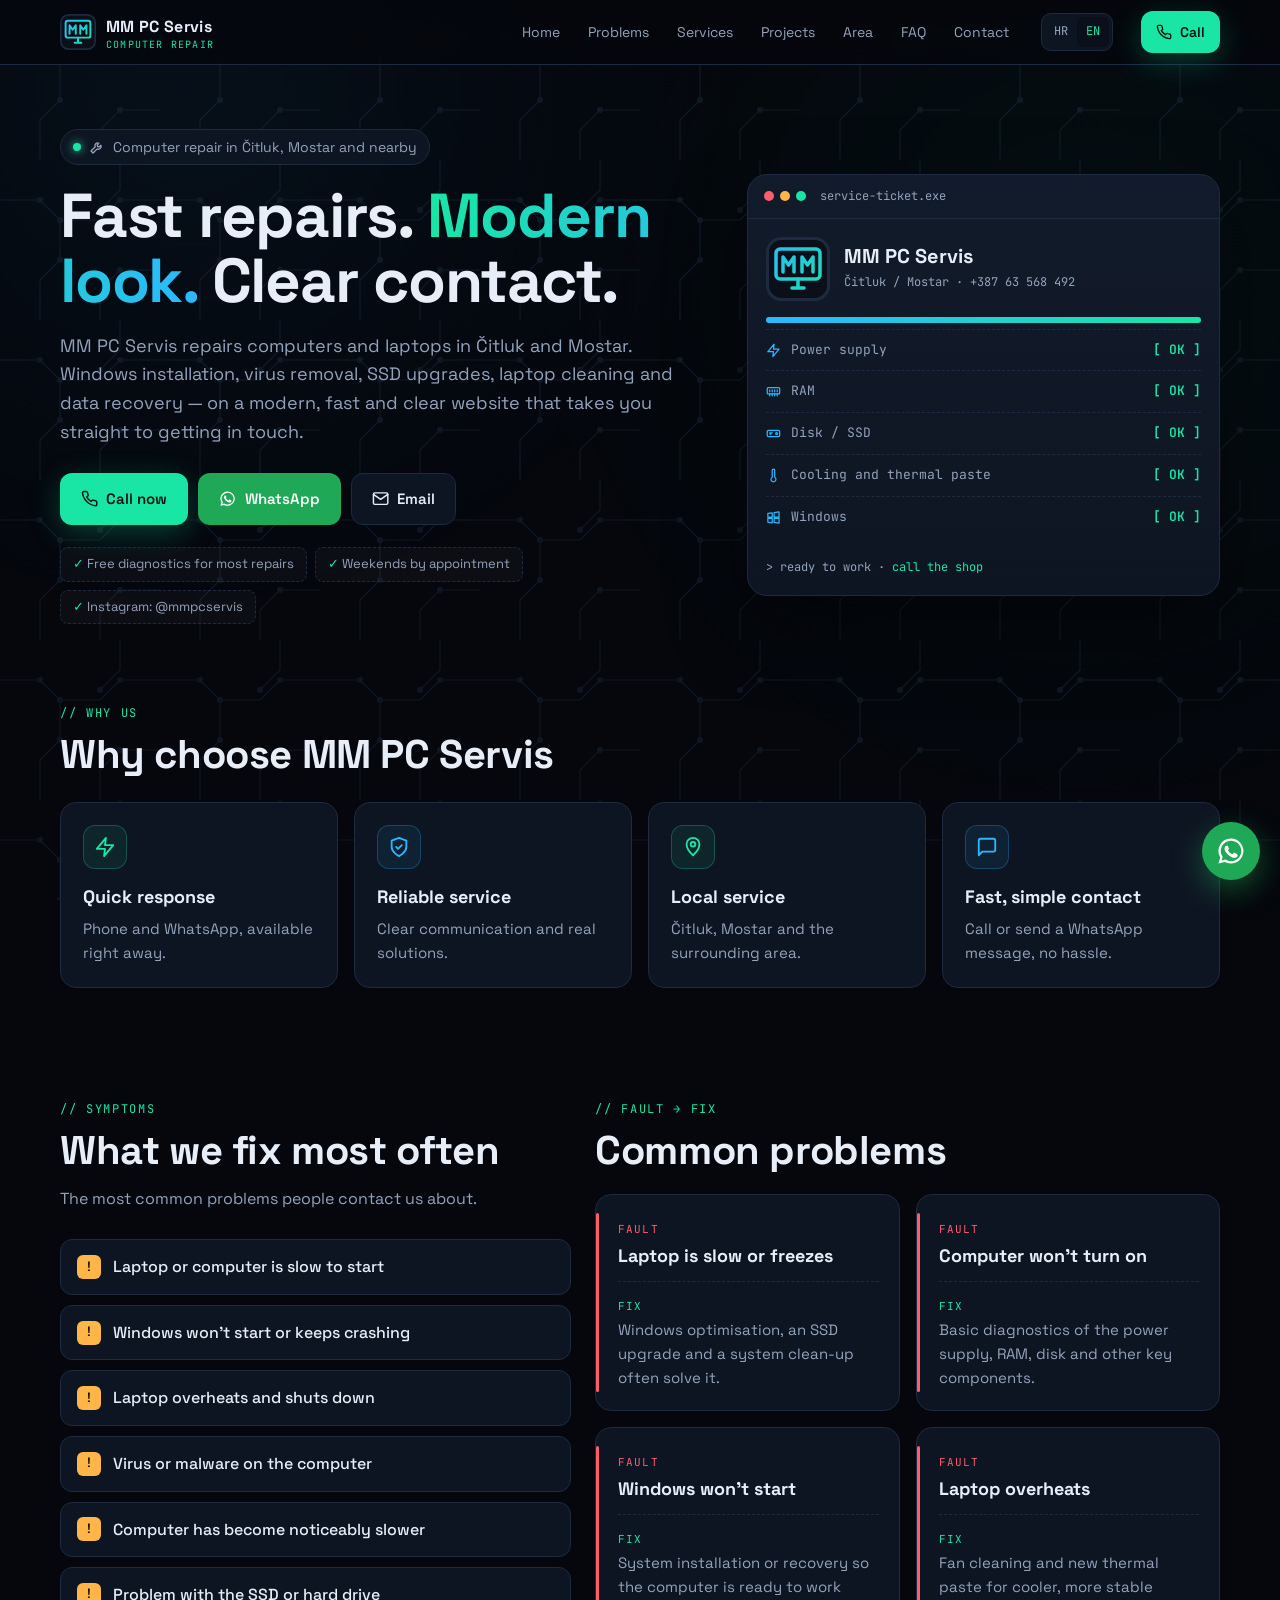
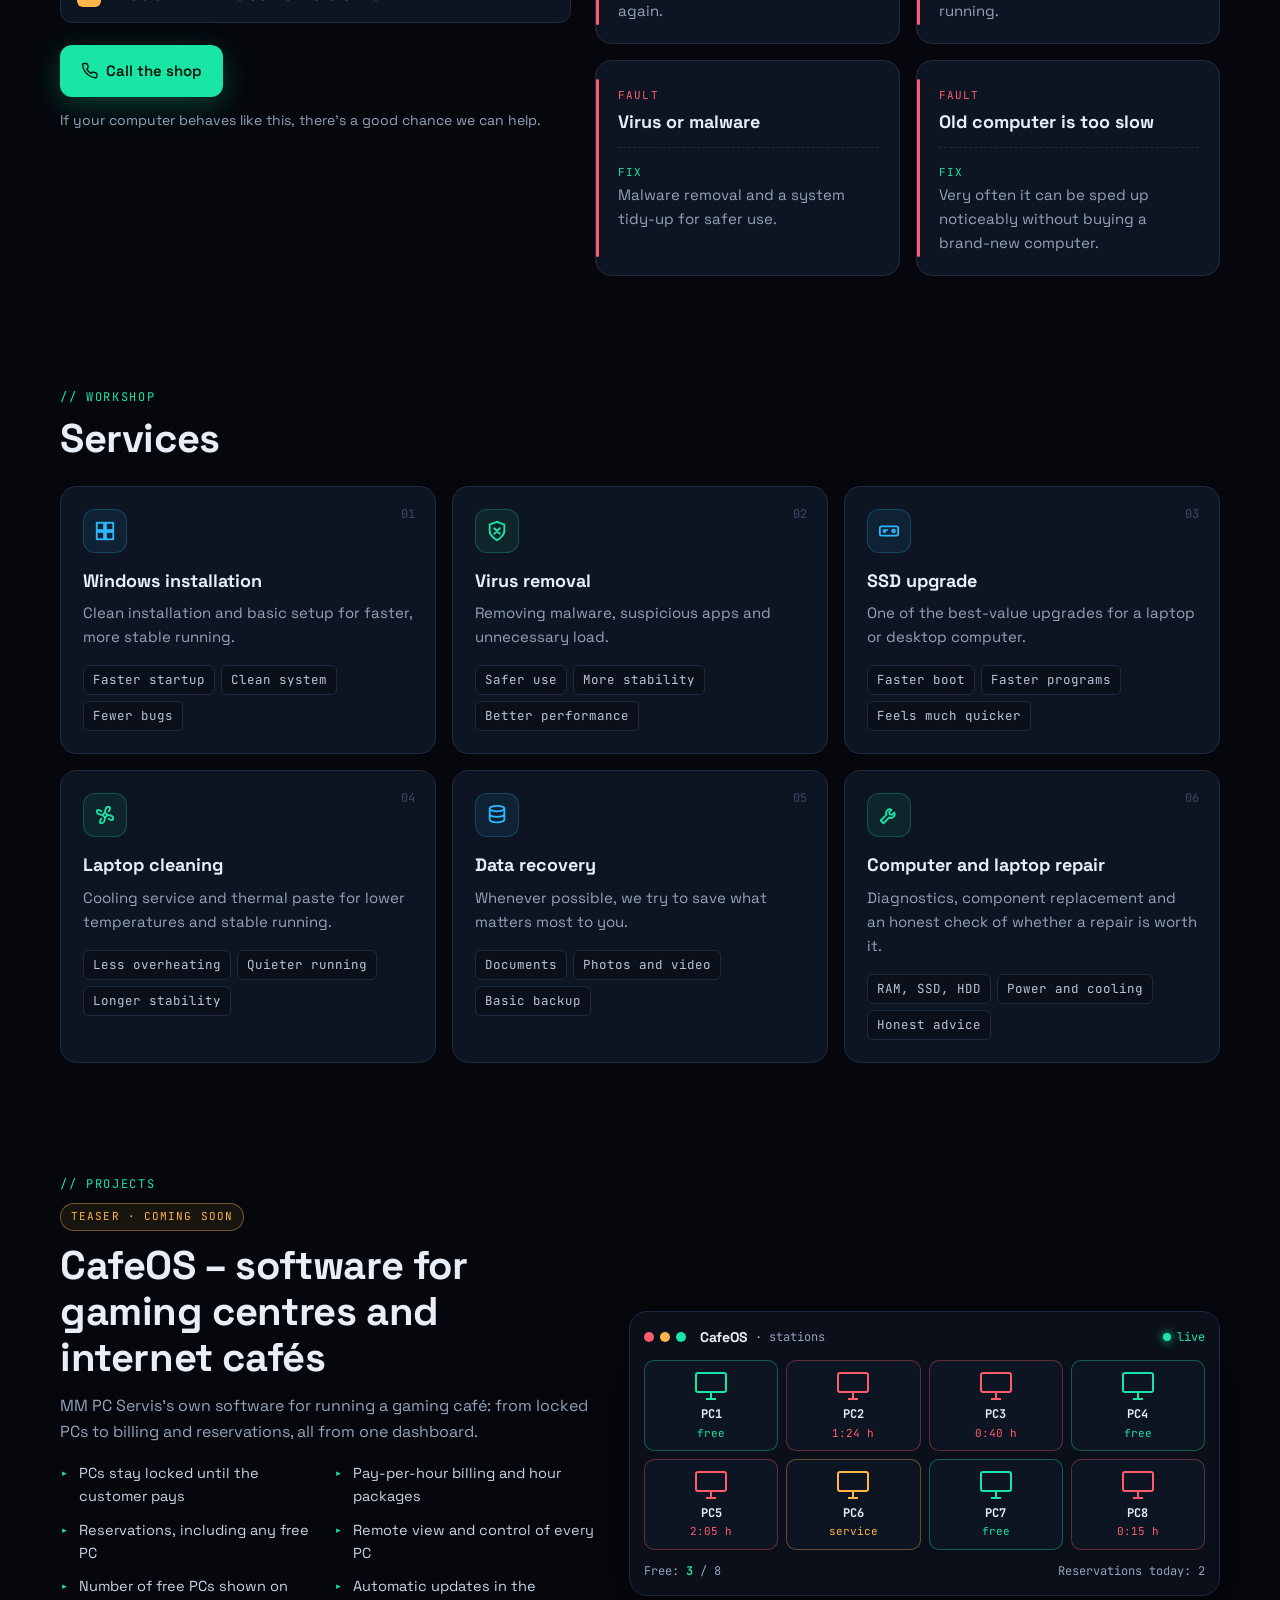
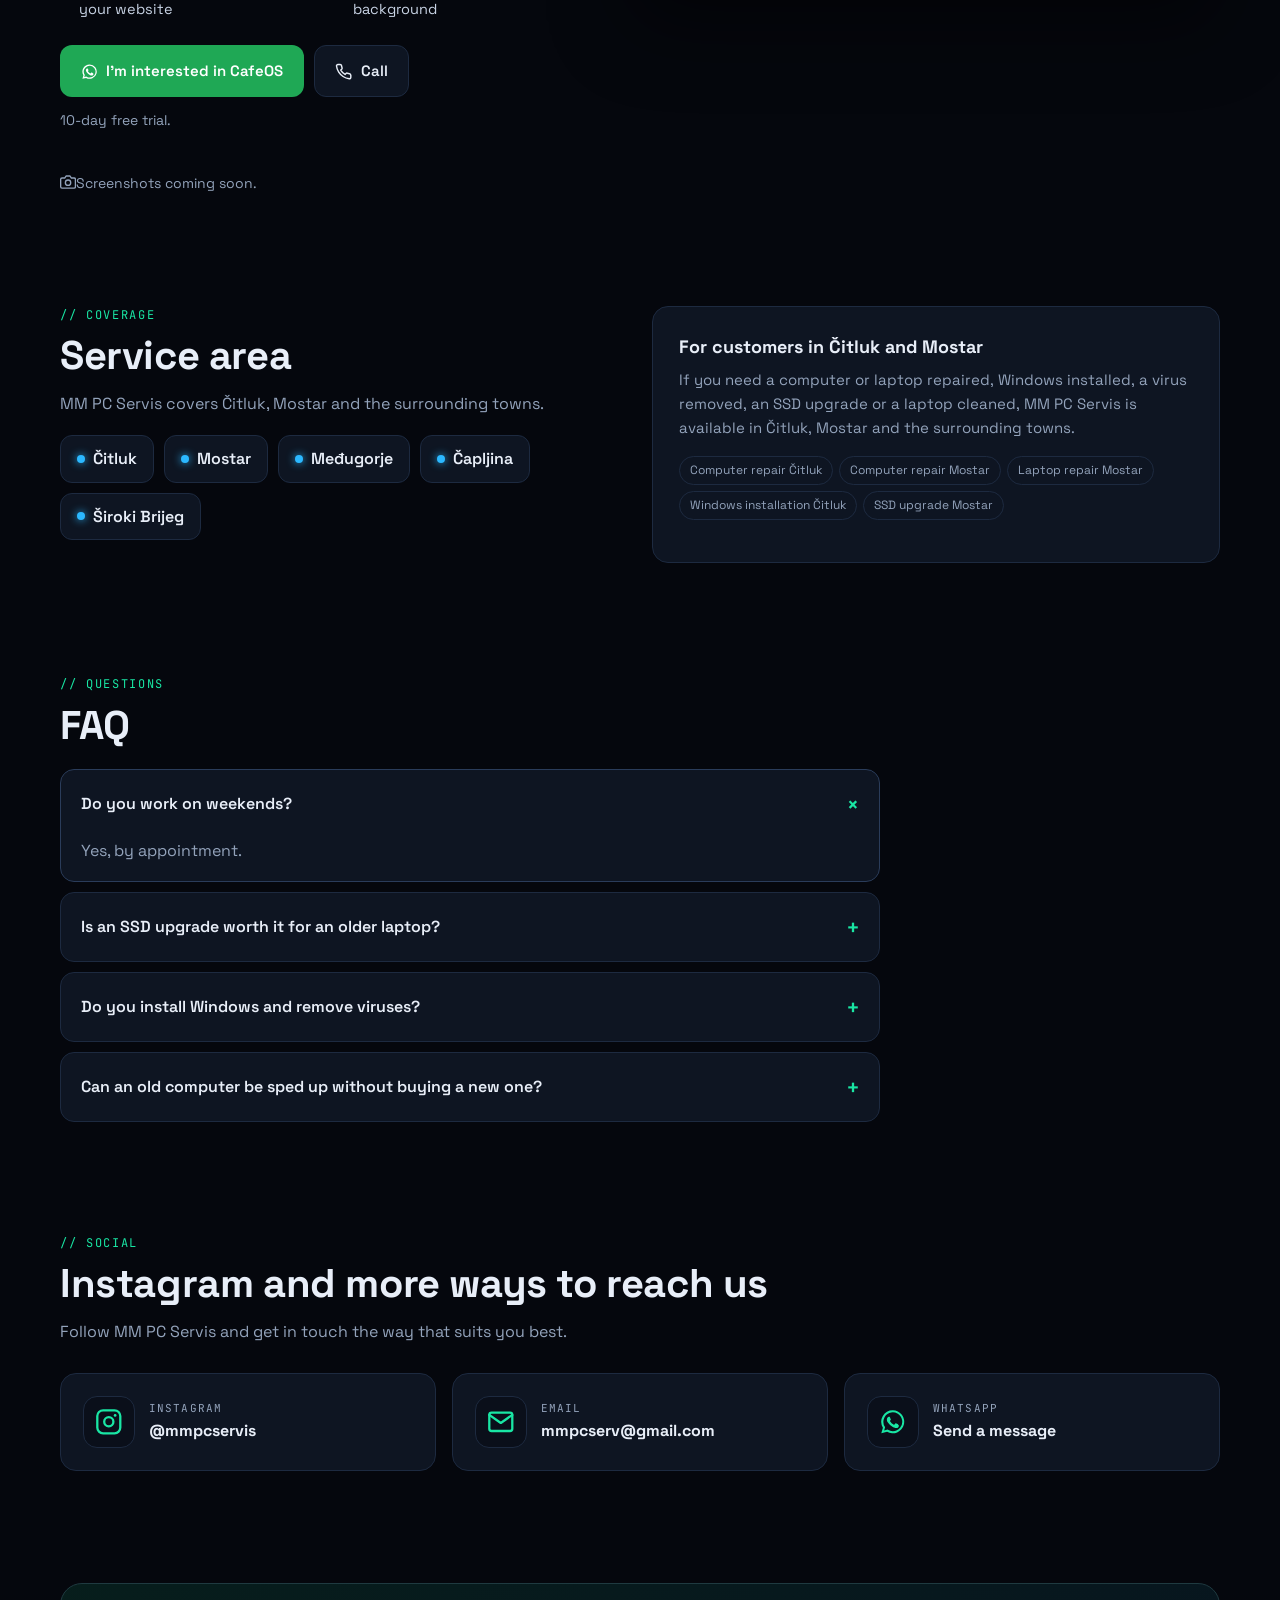
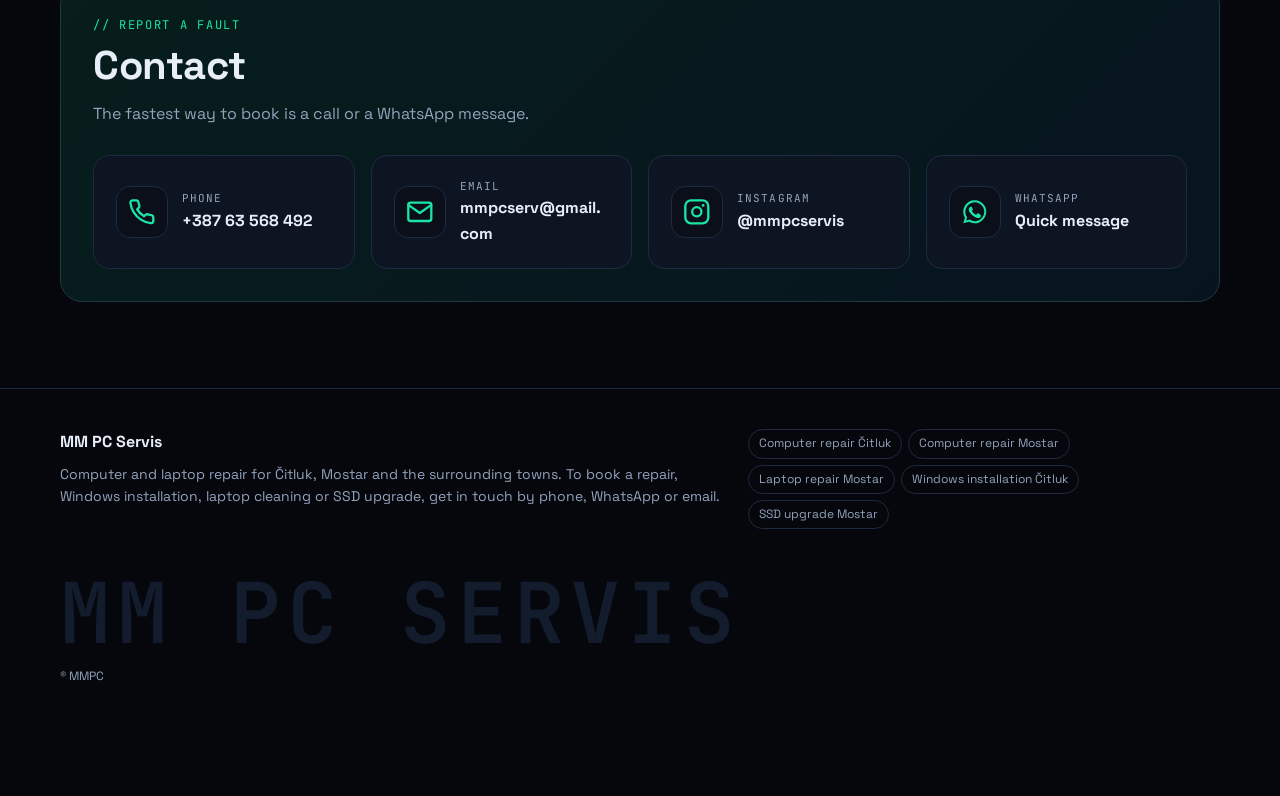
==== en.html @ d1e6b1d4 "Add files via upload" ====
<!DOCTYPE html>
<html lang="en">
<head>
<meta charset="UTF-8">
<meta name="viewport" content="width=device-width, initial-scale=1">
<title>MM PC Servis | Computer repair Čitluk / Mostar | PC and laptop repair</title>
<meta name="description" content="MM PC Servis - computer and laptop repair in Čitluk and Mostar. Windows installation, virus removal, SSD upgrades, laptop cleaning and data recovery.">
<meta name="keywords" content="MM PC Servis, computer repair Čitluk, computer repair Mostar, laptop repair Mostar, Windows installation Čitluk, SSD upgrade Mostar, laptop cleaning Herzegovina">
<meta name="robots" content="index, follow">
<meta name="theme-color" content="#05070d">
<meta property="og:title" content="MM PC Servis | Computer repair Čitluk / Mostar">
<meta property="og:description" content="Computer and laptop repair. Call: +387 63 568 492">
<meta property="og:type" content="website">
<meta property="og:locale" content="en_US">
<meta property="og:locale:alternate" content="hr_HR">
<meta property="og:image" content="https://mmpc.info/logo.png">
<link rel="canonical" href="https://mmpc.info/en.html">
<link rel="alternate" hreflang="hr" href="https://mmpc.info/">
<link rel="alternate" hreflang="en" href="https://mmpc.info/en.html">
<link rel="alternate" hreflang="x-default" href="https://mmpc.info/">
<link rel="icon" type="image/svg+xml" href="data:image/svg+xml,%3Csvg xmlns='http://www.w3.org/2000/svg' viewBox='0 0 64 64'%3E%3ClinearGradient id='g' x1='0' y1='0' x2='64' y2='64' gradientUnits='userSpaceOnUse'%3E%3Cstop offset='0' stop-color='%232bb8ff'/%3E%3Cstop offset='1' stop-color='%2319e6a4'/%3E%3C/linearGradient%3E%3Crect x='1.5' y='1.5' width='61' height='61' rx='14' fill='%230a0f1a' stroke='%231d2a40' stroke-width='3'/%3E%3Cg fill='none' stroke='url(%23g)' stroke-width='4.5' stroke-linecap='round' stroke-linejoin='round'%3E%3Crect x='10' y='12' width='44' height='30' rx='4'/%3E%3Cpath d='M26 51h12M32 42v9M17 35V20l5.5 8 5.5-8v15M36 35V20l5.5 8 5.5-8v15'/%3E%3C/g%3E%3C/svg%3E">
<link rel="apple-touch-icon" sizes="180x180" href="[data-uri]">
<link rel="preconnect" href="https://fonts.googleapis.com">
<link rel="preconnect" href="https://fonts.gstatic.com" crossorigin>
<link href="https://fonts.googleapis.com/css2?family=Space+Grotesk:wght@400;500;600;700&family=JetBrains+Mono:wght@400;600&display=swap" rel="stylesheet">
<script type="application/ld+json">
{
  "@context": "https://schema.org",
  "@type": "ComputerRepair",
  "name": "MM PC Servis",
  "telephone": "+38763568492",
  "email": "mmpcserv@gmail.com",
  "url": "https://mmpc.info/en.html",
  "image": "https://mmpc.info/logo.png",
  "sameAs": ["https://www.instagram.com/mmpcservis"],
  "address": { "@type": "PostalAddress", "addressLocality": "Čitluk / Mostar", "addressCountry": "BA" },
  "areaServed": ["Čitluk", "Mostar", "Međugorje", "Čapljina", "Široki Brijeg"],
  "serviceType": ["Computer repair", "Laptop repair", "Windows installation", "SSD upgrade", "Laptop cleaning", "Virus removal", "Data recovery"]
}
</script>
<link rel="stylesheet" href="style.css">
</head>
<body id="top">
<!-- ikone (logo i sve ikonice) su ugradene ovdje, bez vanjskih datoteka -->
<svg width="0" height="0" style="position:absolute" aria-hidden="true" focusable="false">
  <defs>
    <linearGradient id="g-brand" x1="0" y1="0" x2="64" y2="64" gradientUnits="userSpaceOnUse"><stop offset="0" stop-color="#2bb8ff"/><stop offset="1" stop-color="#19e6a4"/></linearGradient>
  </defs>
  <symbol id="i-logo" viewBox="0 0 64 64"><rect x="1.5" y="1.5" width="61" height="61" rx="14" fill="#0a0f1a" stroke="#1d2a40" stroke-width="3"/><g fill="none" stroke="url(#g-brand)" stroke-width="3.5" stroke-linecap="round" stroke-linejoin="round"><rect x="10" y="12" width="44" height="30" rx="4"/><path d="M26 51h12M32 42v9M17 35V20l5.5 8 5.5-8v15M36 35V20l5.5 8 5.5-8v15"/></g></symbol>
  <symbol id="i-phone" viewBox="0 0 24 24" fill="none" stroke="currentColor" stroke-width="2" stroke-linecap="round" stroke-linejoin="round"><path d="M22 16.9v3a2 2 0 0 1-2.2 2 19.8 19.8 0 0 1-8.6-3.1 19.5 19.5 0 0 1-6-6A19.8 19.8 0 0 1 2.1 4.2 2 2 0 0 1 4.1 2h3a2 2 0 0 1 2 1.7c.1 1 .4 1.9.7 2.8a2 2 0 0 1-.5 2.1L8 9.9a16 16 0 0 0 6 6l1.3-1.3a2 2 0 0 1 2.1-.4c.9.3 1.8.6 2.8.7a2 2 0 0 1 1.7 2z"/></symbol>
  <symbol id="i-mail" viewBox="0 0 24 24" fill="none" stroke="currentColor" stroke-width="2" stroke-linecap="round" stroke-linejoin="round"><rect x="2" y="4" width="20" height="16" rx="2"/><path d="m22 6-10 7L2 6"/></symbol>
  <symbol id="i-insta" viewBox="0 0 24 24" fill="none" stroke="currentColor" stroke-width="2" stroke-linecap="round" stroke-linejoin="round"><rect x="2" y="2" width="20" height="20" rx="5"/><circle cx="12" cy="12" r="4"/><circle cx="17.5" cy="6.5" r="1.2" fill="currentColor" stroke="none"/></symbol>
  <symbol id="i-wa" viewBox="0 0 24 24" fill="currentColor"><path d="M12 2a10 10 0 0 0-8.6 15.1L2 22l5-1.3A10 10 0 1 0 12 2zm0 18.2a8.2 8.2 0 0 1-4.2-1.2l-.3-.2-3 .8.8-2.9-.2-.3A8.2 8.2 0 1 1 12 20.2zm4.5-6.1c-.2-.1-1.5-.7-1.7-.8-.2-.1-.4-.1-.6.1l-.8 1c-.1.2-.3.2-.5.1a6.7 6.7 0 0 1-3.3-2.9c-.3-.4.3-.4.7-1.3.1-.2 0-.3 0-.4l-.8-1.8c-.2-.5-.4-.4-.6-.4h-.5a1 1 0 0 0-.7.3 3 3 0 0 0-.9 2.2 5.1 5.1 0 0 0 1.1 2.7 11.6 11.6 0 0 0 4.4 3.9c1.6.7 2.3.8 3.1.6.5-.1 1.5-.6 1.7-1.2.2-.6.2-1.1.2-1.2-.1-.1-.3-.2-.5-.3z"/></symbol>
  <symbol id="i-tool" viewBox="0 0 24 24" fill="none" stroke="currentColor" stroke-width="2" stroke-linecap="round" stroke-linejoin="round"><path d="M14.7 6.3a4 4 0 0 0-5.4 5.4L3 18l3 3 6.3-6.3a4 4 0 0 0 5.4-5.4l-2.5 2.5-2.4-.6-.6-2.4z"/></symbol>
  <symbol id="i-camera" viewBox="0 0 24 24" fill="none" stroke="currentColor" stroke-width="2" stroke-linecap="round" stroke-linejoin="round"><path d="M23 19a2 2 0 0 1-2 2H3a2 2 0 0 1-2-2V8a2 2 0 0 1 2-2h4l2-3h6l2 3h4a2 2 0 0 1 2 2z"/><circle cx="12" cy="13" r="4"/></symbol>
  <symbol id="i-bolt" viewBox="0 0 24 24" fill="none" stroke="currentColor" stroke-width="2" stroke-linecap="round" stroke-linejoin="round"><path d="M13 2 3 14h9l-1 8 10-12h-9l1-8z"/></symbol>
  <symbol id="i-ram" viewBox="0 0 24 24" fill="none" stroke="currentColor" stroke-width="2" stroke-linecap="round" stroke-linejoin="round"><rect x="2" y="6" width="20" height="10" rx="1.5"/><path d="M6 16v3M10 16v3M14 16v3M18 16v3M6 9.5v3M10 9.5v3M14 9.5v3M18 9.5v3"/></symbol>
  <symbol id="i-disk" viewBox="0 0 24 24" fill="none" stroke="currentColor" stroke-width="2" stroke-linecap="round" stroke-linejoin="round"><rect x="2" y="7" width="20" height="10" rx="2"/><path d="M6 11h4M6 13h2"/><circle cx="17" cy="12" r="1.5"/></symbol>
  <symbol id="i-temp" viewBox="0 0 24 24" fill="none" stroke="currentColor" stroke-width="2" stroke-linecap="round" stroke-linejoin="round"><path d="M14 14.8V4a2 2 0 0 0-4 0v10.8a4 4 0 1 0 4 0z"/></symbol>
  <symbol id="i-win" viewBox="0 0 24 24" fill="none" stroke="currentColor" stroke-width="2" stroke-linejoin="round"><path d="M3 5.5 10 4.5v7H3zM13 4.1 21 3v8.5h-8zM3 13.5h7v7l-7-1zM13 13.5h8V21l-8-1.1z"/></symbol>
</svg>
<header>
  <nav class="wrap nav" aria-label="Main menu">
    <a class="brand" href="#top">
      <svg class="logo" width="36" height="36" role="img" aria-label="MM PC Servis logo"><use href="#i-logo"/></svg>
      <span>MM PC Servis<small>COMPUTER REPAIR</small></span>
    </a>
    <div class="links">
      <a href="#top">Home</a>
      <a href="#problems">Problems</a>
      <a href="#services">Services</a>
      <a href="#projects">Projects</a>
      <a href="#area">Area</a>
      <a href="#faq">FAQ</a>
      <a href="#contact">Contact</a>
    </div>
    <div class="lang" aria-label="Jezik / Language"><a href="index.html" hreflang="hr" lang="hr">HR</a><a href="en.html" aria-current="true" hreflang="en">EN</a></div>
    <a class="btn primary sm call" href="tel:+38763568492"><svg class="i" aria-hidden="true"><use href="#i-phone"/></svg><span>Call</span></a>
  </nav>
</header>

<main>
<!-- HERO -->
<section class="hero">
  <div class="wrap hero-grid">
    <div>
      <span class="tag"><span class="led"></span><svg class="i" aria-hidden="true"><use href="#i-tool"/></svg>Computer repair in Čitluk, Mostar and nearby</span>
      <h1>Fast repairs. <span class="hl">Modern look.</span> Clear contact.</h1>
      <p class="lead">MM PC Servis repairs computers and laptops in Čitluk and Mostar. Windows installation, virus removal, SSD upgrades, laptop cleaning and data recovery — on a modern, fast and clear website that takes you straight to getting in touch.</p>
      <div class="cta">
        <a class="btn primary" href="tel:+38763568492"><svg class="i" aria-hidden="true"><use href="#i-phone"/></svg>Call now</a>
        <a class="btn wa" href="https://wa.me/38763568492" target="_blank" rel="noopener"><svg class="i" aria-hidden="true"><use href="#i-wa"/></svg>WhatsApp</a>
        <a class="btn" href="mailto:mmpcserv@gmail.com"><svg class="i" aria-hidden="true"><use href="#i-mail"/></svg>Email</a>
      </div>
      <ul class="chips">
        <li>Free diagnostics for most repairs</li>
        <li>Weekends by appointment</li>
        <li>Instagram: @mmpcservis</li>
      </ul>
    </div>

    <aside class="ticket" aria-label="Service ticket">
      <div class="ticket-top"><span class="dots"><i></i><i></i><i></i></span>service-ticket.exe</div>
      <div class="ticket-body">
        <div class="logo-big">
          <svg class="logo" width="64" height="64" aria-hidden="true"><use href="#i-logo"/></svg>
          <div><b>MM PC Servis</b><span>Čitluk / Mostar · +387 63 568 492</span></div>
        </div>
        <div class="bar"><i></i></div>
        <ul class="diag">
          <li><svg class="i" aria-hidden="true"><use href="#i-bolt"/></svg><span>Power supply</span><b>[ OK ]</b></li>
          <li><svg class="i" aria-hidden="true"><use href="#i-ram"/></svg><span>RAM</span><b>[ OK ]</b></li>
          <li><svg class="i" aria-hidden="true"><use href="#i-disk"/></svg><span>Disk / SSD</span><b>[ OK ]</b></li>
          <li><svg class="i" aria-hidden="true"><use href="#i-temp"/></svg><span>Cooling and thermal paste</span><b>[ OK ]</b></li>
          <li><svg class="i" aria-hidden="true"><use href="#i-win"/></svg><span>Windows</span><b>[ OK ]</b></li>
        </ul>
      </div>
      <div class="ticket-foot">&gt; ready to work · <a href="tel:+38763568492">call the shop</a></div>
    </aside>
  </div>
</section>

<!-- WHY US -->
<section style="padding-top:24px">
  <div class="wrap">
    <p class="kicker">// why us</p>
    <h2>Why choose MM PC Servis</h2>
    <div class="grid g4" style="margin-top:24px">
      <div class="card">
        <div class="ico"><svg viewBox="0 0 24 24" fill="none" stroke="currentColor" stroke-width="2" stroke-linecap="round" stroke-linejoin="round"><path d="M13 2 3 14h9l-1 8 10-12h-9l1-8z"/></svg></div>
        <h3>Quick response</h3><p>Phone and WhatsApp, available right away.</p>
      </div>
      <div class="card">
        <div class="ico blue"><svg viewBox="0 0 24 24" fill="none" stroke="currentColor" stroke-width="2" stroke-linecap="round" stroke-linejoin="round"><path d="M12 22s8-4 8-10V5l-8-3-8 3v7c0 6 8 10 8 10z"/><path d="m9 12 2 2 4-4"/></svg></div>
        <h3>Reliable service</h3><p>Clear communication and real solutions.</p>
      </div>
      <div class="card">
        <div class="ico"><svg viewBox="0 0 24 24" fill="none" stroke="currentColor" stroke-width="2" stroke-linecap="round" stroke-linejoin="round"><path d="M12 21s-7-6.2-7-12a7 7 0 0 1 14 0c0 5.8-7 12-7 12z"/><circle cx="12" cy="9" r="2.5"/></svg></div>
        <h3>Local service</h3><p>Čitluk, Mostar and the surrounding area.</p>
      </div>
      <div class="card">
        <div class="ico blue"><svg viewBox="0 0 24 24" fill="none" stroke="currentColor" stroke-width="2" stroke-linecap="round" stroke-linejoin="round"><path d="M21 15a2 2 0 0 1-2 2H7l-4 4V5a2 2 0 0 1 2-2h14a2 2 0 0 1 2 2z"/></svg></div>
        <h3>Fast, simple contact</h3><p>Call or send a WhatsApp message, no hassle.</p>
      </div>
    </div>
  </div>
</section>

<!-- PROBLEMS -->
<section id="problems">
  <div class="wrap split">
    <div>
      <p class="kicker">// symptoms</p>
      <h2>What we fix most often</h2>
      <p class="sub">The most common problems people contact us about.</p>
      <ul class="checklist">
        <li>Laptop or computer is slow to start</li>
        <li>Windows won't start or keeps crashing</li>
        <li>Laptop overheats and shuts down</li>
        <li>Virus or malware on the computer</li>
        <li>Computer has become noticeably slower</li>
        <li>Problem with the SSD or hard drive</li>
      </ul>
      <a class="btn primary" href="tel:+38763568492"><svg class="i" aria-hidden="true"><use href="#i-phone"/></svg>Call the shop</a>
      <p class="note">If your computer behaves like this, there's a good chance we can help.</p>
    </div>
    <div>
      <p class="kicker">// fault → fix</p>
      <h2>Common problems</h2>
      <div class="grid g2" style="margin-top:20px">
        <div class="card fix"><span class="lbl">fault</span><h3>Laptop is slow or freezes</h3><div class="sol"><span class="lbl">fix</span><p>Windows optimisation, an SSD upgrade and a system clean-up often solve it.</p></div></div>
        <div class="card fix"><span class="lbl">fault</span><h3>Computer won't turn on</h3><div class="sol"><span class="lbl">fix</span><p>Basic diagnostics of the power supply, RAM, disk and other key components.</p></div></div>
        <div class="card fix"><span class="lbl">fault</span><h3>Windows won't start</h3><div class="sol"><span class="lbl">fix</span><p>System installation or recovery so the computer is ready to work again.</p></div></div>
        <div class="card fix"><span class="lbl">fault</span><h3>Laptop overheats</h3><div class="sol"><span class="lbl">fix</span><p>Fan cleaning and new thermal paste for cooler, more stable running.</p></div></div>
        <div class="card fix"><span class="lbl">fault</span><h3>Virus or malware</h3><div class="sol"><span class="lbl">fix</span><p>Malware removal and a system tidy-up for safer use.</p></div></div>
        <div class="card fix"><span class="lbl">fault</span><h3>Old computer is too slow</h3><div class="sol"><span class="lbl">fix</span><p>Very often it can be sped up noticeably without buying a brand-new computer.</p></div></div>
      </div>
    </div>
  </div>
</section>

<!-- SERVICES -->
<section id="services">
  <div class="wrap">
    <p class="kicker">// workshop</p>
    <h2>Services</h2>
    <div class="grid g3" style="margin-top:24px">
      <div class="card svc"><span class="num">01</span>
        <div class="ico blue"><svg viewBox="0 0 24 24" fill="none" stroke="currentColor" stroke-width="2"><rect x="3" y="3" width="8" height="8"/><rect x="13" y="3" width="8" height="8"/><rect x="3" y="13" width="8" height="8"/><rect x="13" y="13" width="8" height="8"/></svg></div>
        <h3>Windows installation</h3><p>Clean installation and basic setup for faster, more stable running.</p>
        <ul><li>Faster startup</li><li>Clean system</li><li>Fewer bugs</li></ul>
      </div>
      <div class="card svc"><span class="num">02</span>
        <div class="ico"><svg viewBox="0 0 24 24" fill="none" stroke="currentColor" stroke-width="2" stroke-linecap="round"><path d="M12 22s8-4 8-10V5l-8-3-8 3v7c0 6 8 10 8 10z"/><path d="M9 9l6 6M15 9l-6 6"/></svg></div>
        <h3>Virus removal</h3><p>Removing malware, suspicious apps and unnecessary load.</p>
        <ul><li>Safer use</li><li>More stability</li><li>Better performance</li></ul>
      </div>
      <div class="card svc"><span class="num">03</span>
        <div class="ico blue"><svg viewBox="0 0 24 24" fill="none" stroke="currentColor" stroke-width="2" stroke-linecap="round"><rect x="2" y="7" width="20" height="10" rx="2"/><path d="M6 11h4M6 13h2"/><circle cx="17" cy="12" r="1.5"/></svg></div>
        <h3>SSD upgrade</h3><p>One of the best-value upgrades for a laptop or desktop computer.</p>
        <ul><li>Faster boot</li><li>Faster programs</li><li>Feels much quicker</li></ul>
      </div>
      <div class="card svc"><span class="num">04</span>
        <div class="ico"><svg viewBox="0 0 24 24" fill="none" stroke="currentColor" stroke-width="2" stroke-linecap="round"><circle cx="12" cy="12" r="2"/><path d="M12 10c0-4 1-7 4-7 2 0 2 3 0 5M14 12c4 0 7 1 7 4 0 2-3 2-5 0M12 14c0 4-1 7-4 7-2 0-2-3 0-5M10 12c-4 0-7-1-7-4 0-2 3-2 5 0"/></svg></div>
        <h3>Laptop cleaning</h3><p>Cooling service and thermal paste for lower temperatures and stable running.</p>
        <ul><li>Less overheating</li><li>Quieter running</li><li>Longer stability</li></ul>
      </div>
      <div class="card svc"><span class="num">05</span>
        <div class="ico blue"><svg viewBox="0 0 24 24" fill="none" stroke="currentColor" stroke-width="2" stroke-linecap="round"><ellipse cx="12" cy="5" rx="8" ry="3"/><path d="M4 5v6c0 1.7 3.6 3 8 3s8-1.3 8-3V5M4 11v6c0 1.7 3.6 3 8 3s8-1.3 8-3v-6"/></svg></div>
        <h3>Data recovery</h3><p>Whenever possible, we try to save what matters most to you.</p>
        <ul><li>Documents</li><li>Photos and video</li><li>Basic backup</li></ul>
      </div>
      <div class="card svc"><span class="num">06</span>
        <div class="ico"><svg viewBox="0 0 24 24" fill="none" stroke="currentColor" stroke-width="2" stroke-linecap="round" stroke-linejoin="round"><path d="M14.7 6.3a4 4 0 0 0-5.4 5.4L3 18l3 3 6.3-6.3a4 4 0 0 0 5.4-5.4l-2.5 2.5-2.4-.6-.6-2.4z"/></svg></div>
        <h3>Computer and laptop repair</h3><p>Diagnostics, component replacement and an honest check of whether a repair is worth it.</p>
        <ul><li>RAM, SSD, HDD</li><li>Power and cooling</li><li>Honest advice</li></ul>
      </div>
    </div>
  </div>
</section>

<!-- PROJECTS: CafeOS
     Screenshots: put them in the "projekti" folder named cafeos-1 ... cafeos-6 (.jpg, .png or .webp).
     Missing pictures hide themselves. Change the caption under a picture in <figcaption>. -->
<section id="projects">
  <div class="wrap">
    <div class="proj">
      <div>
        <p class="kicker">// projects</p>
        <span class="badge">Teaser · coming soon</span>
        <h2>CafeOS – software for gaming centres and internet cafés</h2>
        <p class="sub" style="margin-bottom:0">MM PC Servis's own software for running a gaming café: from locked PCs to billing and reservations, all from one dashboard.</p>
        <ul class="feat">
          <li>PCs stay locked until the customer pays</li>
          <li>Pay-per-hour billing and hour packages</li>
          <li>Reservations, including any free PC</li>
          <li>Remote view and control of every PC</li>
          <li>Number of free PCs shown on your website</li>
          <li>Automatic updates in the background</li>
        </ul>
        <div class="cta">
          <a class="btn wa" href="https://wa.me/38763568492?text=Hi%2C%20I%27m%20interested%20in%20CafeOS." target="_blank" rel="noopener"><svg class="i" aria-hidden="true"><use href="#i-wa"/></svg>I'm interested in CafeOS</a>
          <a class="btn" href="tel:+38763568492"><svg class="i" aria-hidden="true"><use href="#i-phone"/></svg>Call</a>
        </div>
        <p class="note">10-day free trial.</p>
      </div>

      <div class="mock" aria-label="Preview of the CafeOS dashboard">
        <div class="mock-top"><span class="dots"><i></i><i></i><i></i></span><b>CafeOS</b> · stations<span class="live"><span class="led"></span>live</span></div>
        <div class="tiles">
          <div class="tile free"><svg viewBox="0 0 34 30" fill="none" stroke="currentColor" stroke-width="2"><rect x="2" y="2" width="30" height="19" rx="2"/><path d="M12 28h10M17 21v7"/></svg><b>PC1</b>free</div>
          <div class="tile busy"><svg viewBox="0 0 34 30" fill="none" stroke="currentColor" stroke-width="2"><rect x="2" y="2" width="30" height="19" rx="2"/><path d="M12 28h10M17 21v7"/></svg><b>PC2</b>1:24 h</div>
          <div class="tile busy"><svg viewBox="0 0 34 30" fill="none" stroke="currentColor" stroke-width="2"><rect x="2" y="2" width="30" height="19" rx="2"/><path d="M12 28h10M17 21v7"/></svg><b>PC3</b>0:40 h</div>
          <div class="tile free"><svg viewBox="0 0 34 30" fill="none" stroke="currentColor" stroke-width="2"><rect x="2" y="2" width="30" height="19" rx="2"/><path d="M12 28h10M17 21v7"/></svg><b>PC4</b>free</div>
          <div class="tile busy"><svg viewBox="0 0 34 30" fill="none" stroke="currentColor" stroke-width="2"><rect x="2" y="2" width="30" height="19" rx="2"/><path d="M12 28h10M17 21v7"/></svg><b>PC5</b>2:05 h</div>
          <div class="tile mnt"><svg viewBox="0 0 34 30" fill="none" stroke="currentColor" stroke-width="2"><rect x="2" y="2" width="30" height="19" rx="2"/><path d="M12 28h10M17 21v7"/></svg><b>PC6</b>service</div>
          <div class="tile free"><svg viewBox="0 0 34 30" fill="none" stroke="currentColor" stroke-width="2"><rect x="2" y="2" width="30" height="19" rx="2"/><path d="M12 28h10M17 21v7"/></svg><b>PC7</b>free</div>
          <div class="tile busy"><svg viewBox="0 0 34 30" fill="none" stroke="currentColor" stroke-width="2"><rect x="2" y="2" width="30" height="19" rx="2"/><path d="M12 28h10M17 21v7"/></svg><b>PC8</b>0:15 h</div>
        </div>
        <div class="mock-foot"><span>Free: <b>3</b> / 8</span><span>Reservations today: 2</span></div>
      </div>
    </div>

    <div class="gallery" id="gallery">
      <figure data-img="projekti/cafeos-1"><img alt=""><figcaption>Dashboard – every PC in one place</figcaption></figure>
      <figure data-img="projekti/cafeos-2"><img alt=""><figcaption>Lock screen on a PC</figcaption></figure>
      <figure data-img="projekti/cafeos-3"><img alt=""><figcaption>Reservations</figcaption></figure>
      <figure data-img="projekti/cafeos-4"><img alt=""><figcaption>Remote view and control</figcaption></figure>
      <figure data-img="projekti/cafeos-5"><img alt=""><figcaption>Customers and billing</figcaption></figure>
      <figure data-img="projekti/cafeos-6"><img alt=""><figcaption>Settings</figcaption></figure>
    </div>
    <p class="note" id="gallery-soon" hidden><svg class="i" aria-hidden="true"><use href="#i-camera"/></svg>Screenshots coming soon.</p>
  </div>
  <dialog class="lightbox" id="lightbox"><button class="x" aria-label="Close">×</button><img alt=""><p></p></dialog>
</section>

<!-- AREA -->
<section id="area">
  <div class="wrap area">
    <div>
      <p class="kicker">// coverage</p>
      <h2>Service area</h2>
      <p class="sub" style="margin-bottom:0">MM PC Servis covers Čitluk, Mostar and the surrounding towns.</p>
      <ul class="places">
        <li>Čitluk</li><li>Mostar</li><li>Međugorje</li><li>Čapljina</li><li>Široki Brijeg</li>
      </ul>
    </div>
    <div class="card" style="padding:26px">
      <h3>For customers in Čitluk and Mostar</h3>
      <p>If you need a computer or laptop repaired, Windows installed, a virus removed, an SSD upgrade or a laptop cleaned, MM PC Servis is available in Čitluk, Mostar and the surrounding towns.</p>
      <ul class="seo">
        <li>Computer repair Čitluk</li><li>Computer repair Mostar</li><li>Laptop repair Mostar</li><li>Windows installation Čitluk</li><li>SSD upgrade Mostar</li>
      </ul>
    </div>
  </div>
</section>

<!-- FAQ -->
<section id="faq">
  <div class="wrap">
    <p class="kicker">// questions</p>
    <h2>FAQ</h2>
    <div class="faq" style="margin-top:20px">
      <details open><summary>Do you work on weekends?</summary><p>Yes, by appointment.</p></details>
      <details><summary>Is an SSD upgrade worth it for an older laptop?</summary><p>In most cases, yes. An SSD upgrade often makes it much faster.</p></details>
      <details><summary>Do you install Windows and remove viruses?</summary><p>Yes, those are among our most requested services.</p></details>
      <details><summary>Can an old computer be sped up without buying a new one?</summary><p>Very often, yes, depending on the condition of the device and the upgrade options.</p></details>
    </div>
  </div>
</section>

<!-- INSTAGRAM AND MORE CONTACT -->
<section>
  <div class="wrap">
    <p class="kicker">// social</p>
    <h2>Instagram and more ways to reach us</h2>
    <p class="sub">Follow MM PC Servis and get in touch the way that suits you best.</p>
    <div class="grid g3">
      <a class="card contact-card" href="https://www.instagram.com/mmpcservis" target="_blank" rel="noopener"><span class="emo"><svg class="i" aria-hidden="true"><use href="#i-insta"/></svg></span><span><small>Instagram</small><b>@mmpcservis</b></span></a>
      <a class="card contact-card" href="mailto:mmpcserv@gmail.com"><span class="emo"><svg class="i" aria-hidden="true"><use href="#i-mail"/></svg></span><span><small>Email</small><b>mmpcserv@gmail.com</b></span></a>
      <a class="card contact-card" href="https://wa.me/38763568492" target="_blank" rel="noopener"><span class="emo"><svg class="i" aria-hidden="true"><use href="#i-wa"/></svg></span><span><small>WhatsApp</small><b>Send a message</b></span></a>
    </div>
  </div>
</section>

<!-- CONTACT -->
<section id="contact">
  <div class="wrap">
    <div class="bench">
      <p class="kicker">// report a fault</p>
      <h2>Contact</h2>
      <p class="sub">The fastest way to book is a call or a WhatsApp message.</p>
      <div class="grid g4">
        <a class="card contact-card" href="tel:+38763568492"><span class="emo"><svg class="i" aria-hidden="true"><use href="#i-phone"/></svg></span><span><small>Phone</small><b>+387 63 568 492</b></span></a>
        <a class="card contact-card" href="mailto:mmpcserv@gmail.com"><span class="emo"><svg class="i" aria-hidden="true"><use href="#i-mail"/></svg></span><span><small>Email</small><b>mmpcserv@gmail.com</b></span></a>
        <a class="card contact-card" href="https://www.instagram.com/mmpcservis" target="_blank" rel="noopener"><span class="emo"><svg class="i" aria-hidden="true"><use href="#i-insta"/></svg></span><span><small>Instagram</small><b>@mmpcservis</b></span></a>
        <a class="card contact-card" href="https://wa.me/38763568492" target="_blank" rel="noopener"><span class="emo"><svg class="i" aria-hidden="true"><use href="#i-wa"/></svg></span><span><small>WhatsApp</small><b>Quick message</b></span></a>
      </div>
    </div>
  </div>
</section>
</main>

<footer>
  <div class="wrap">
    <div class="foot">
      <div>
        <h4>MM PC Servis</h4>
        <p>Computer and laptop repair for Čitluk, Mostar and the surrounding towns. To book a repair, Windows installation, laptop cleaning or SSD upgrade, get in touch by phone, WhatsApp or email.</p>
      </div>
      <ul class="seo" style="margin-top:0;align-content:flex-start">
        <li>Computer repair Čitluk</li><li>Computer repair Mostar</li><li>Laptop repair Mostar</li><li>Windows installation Čitluk</li><li>SSD upgrade Mostar</li>
      </ul>
    </div>
    <div class="wordmark">MM PC SERVIS</div>
    <p class="tm">® MMPC</p>
  </div>
</footer>

<a class="fab" href="https://wa.me/38763568492" target="_blank" rel="noopener" aria-label="WhatsApp">
  <svg class="i" aria-hidden="true"><use href="#i-wa"/></svg>
</a>
<div class="mbar">
  <a class="btn primary" href="tel:+38763568492"><svg class="i" aria-hidden="true"><use href="#i-phone"/></svg>Call</a>
  <a class="btn wa" href="https://wa.me/38763568492" target="_blank" rel="noopener"><svg class="i" aria-hidden="true"><use href="#i-wa"/></svg>WhatsApp</a>
</div>

<script src="site.js"></script>

</body>
</html>
---- style.css ----
/* MM PC Servis - zajednicki izgled za index.html (HR) i en.html (EN) */
:root {
  --bg: #05070d;
  --bg2: #0a0f1a;
  --panel: #0e1522;
  --panel2: #121b2b;
  --line: #1d2a40;
  --text: #e8eef8;
  --muted: #93a3bb;
  --accent: #19e6a4;      /* zelena "OK" dioda */
  --accent2: #2bb8ff;     /* plava kao zaslon dijagnostike */
  --warn: #ffb547;
  --danger: #ff5c6c;
  --radius: 16px;
  --mono: "JetBrains Mono", ui-monospace, Consolas, monospace;
}
* { box-sizing: border-box; }
html { scroll-behavior: smooth; scroll-padding-top: 76px; }
body {
  margin: 0; background: var(--bg); color: var(--text);
  font-family: "Space Grotesk", system-ui, -apple-system, "Segoe UI", sans-serif; line-height: 1.6;
  -webkit-font-smoothing: antialiased;
}
/* tiskana pločica u pozadini */
body::before {
  content: ""; position: fixed; inset: 0; z-index: -1; pointer-events: none; opacity: .5;
  background-image:
    radial-gradient(circle at 15% 10%, rgba(43,184,255,.10), transparent 40%),
    radial-gradient(circle at 85% 30%, rgba(25,230,164,.08), transparent 45%),
    url("data:image/svg+xml,%3Csvg xmlns='http://www.w3.org/2000/svg' width='160' height='160' viewBox='0 0 160 160'%3E%3Cg fill='none' stroke='%231a2638' stroke-width='1.2'%3E%3Cpath d='M0 40h40l20 20h40l20-20h40'/%3E%3Cpath d='M40 160v-40l20-20v-40'/%3E%3Cpath d='M120 0v30l-20 20'/%3E%3Cpath d='M100 160v-30l20-20h40'/%3E%3C/g%3E%3Cg fill='%231a2638'%3E%3Ccircle cx='40' cy='40' r='3'/%3E%3Ccircle cx='60' cy='60' r='3'/%3E%3Ccircle cx='120' cy='40' r='3'/%3E%3Ccircle cx='60' cy='100' r='3'/%3E%3Ccircle cx='100' cy='50' r='3'/%3E%3Ccircle cx='120' cy='110' r='3'/%3E%3C/g%3E%3C/svg%3E");
}
a { color: inherit; }
img { max-width: 100%; display: block; }
.wrap { width: min(1160px, 100% - 32px); margin-inline: auto; }
.mono { font-family: var(--mono); }

/* zaglavlje */
header {
  position: sticky; top: 0; z-index: 50;
  background: rgba(5,7,13,.82); backdrop-filter: blur(12px); -webkit-backdrop-filter: blur(12px);
  border-bottom: 1px solid var(--line);
}
.nav { display: flex; align-items: center; gap: 20px; height: 64px; }
.brand { display: flex; align-items: center; gap: 10px; text-decoration: none; font-weight: 700; letter-spacing: .02em; }
.brand .logo { width: 36px; height: 36px; flex: none; }
/* ugrađene ikone */
.i { width: 1.15em; height: 1.15em; flex: none; vertical-align: -0.2em; }
.brand small { display: block; font-family: var(--mono); font-size: 10px; font-weight: 400; color: var(--accent); letter-spacing: .12em; line-height: 1; }
.links { display: flex; gap: 4px; margin-left: auto; }
.links a { text-decoration: none; color: var(--muted); font-size: 14px; padding: 8px 12px; border-radius: 10px; }
.links a:hover { color: var(--text); background: var(--panel); }
.nav .call { margin-left: 8px; }
.lang { display: flex; padding: 3px; border-radius: 10px; border: 1px solid var(--line); background: var(--panel); font-family: var(--mono); font-size: 12px; }
.lang a { text-decoration: none; color: var(--muted); padding: 5px 9px; border-radius: 7px; }
.lang a[aria-current] { background: var(--bg2); color: var(--accent); }

/* gumbi */
.btn {
  display: inline-flex; align-items: center; justify-content: center; gap: 8px;
  padding: 13px 20px; border-radius: 12px; font-weight: 600; font-size: 15px; text-decoration: none;
  border: 1px solid var(--line); background: var(--panel); color: var(--text); transition: transform .15s, border-color .15s, background .15s;
}
.btn:hover { transform: translateY(-1px); border-color: #2c3e5c; }
.btn.primary { background: var(--accent); color: #03140e; border-color: transparent; box-shadow: 0 8px 30px rgba(25,230,164,.25); }
.btn.primary:hover { background: #3cf0b6; }
.btn.wa { background: #1fa855; border-color: transparent; color: #fff; }
.btn.sm { padding: 9px 14px; font-size: 14px; }

/* naslovni dio */
.hero { padding: 64px 0 40px; }
.hero-grid { display: grid; grid-template-columns: 1.15fr .85fr; gap: 48px; align-items: center; }
.tag {
  display: inline-flex; align-items: center; gap: 8px; padding: 6px 12px; border-radius: 999px;
  border: 1px solid var(--line); background: var(--panel); font-size: 14px; color: var(--muted);
}
.led { width: 8px; height: 8px; border-radius: 50%; background: var(--accent); box-shadow: 0 0 10px var(--accent); flex: none; animation: blink 2.4s infinite; }
@keyframes blink { 0%, 90%, 100% { opacity: 1; } 95% { opacity: .3; } }
h1 { font-size: clamp(36px, 5.4vw, 62px); line-height: 1.05; margin: 18px 0 18px; letter-spacing: -.02em; }
h1 .hl { background: linear-gradient(90deg, var(--accent), var(--accent2)); -webkit-background-clip: text; background-clip: text; color: transparent; }
.lead { color: var(--muted); font-size: 18px; max-width: 60ch; margin: 0 0 26px; }
.cta { display: flex; flex-wrap: wrap; gap: 10px; }
.chips { display: flex; flex-wrap: wrap; gap: 8px; margin-top: 22px; padding: 0; list-style: none; }
.chips li { font-size: 13px; color: var(--muted); padding: 6px 12px; border-radius: 8px; background: rgba(255,255,255,.03); border: 1px dashed var(--line); }
.chips li::before { content: "✓ "; color: var(--accent); font-weight: 700; }

/* servisni nalog (dijagnostika) */
.ticket {
  background: linear-gradient(180deg, var(--panel2), var(--panel)); border: 1px solid var(--line); border-radius: 20px;
  overflow: hidden; box-shadow: 0 30px 80px rgba(0,0,0,.45);
}
.ticket-top { display: flex; align-items: center; gap: 8px; padding: 12px 16px; border-bottom: 1px solid var(--line); font-family: var(--mono); font-size: 12px; color: var(--muted); }
.dots { display: flex; gap: 6px; margin-right: 6px; }
.dots i { width: 10px; height: 10px; border-radius: 50%; background: #2a3650; }
.dots i:nth-child(1) { background: var(--danger); } .dots i:nth-child(2) { background: var(--warn); } .dots i:nth-child(3) { background: var(--accent); }
.ticket-body { padding: 18px 18px 8px; }
.logo-big { display: flex; align-items: center; gap: 14px; margin-bottom: 16px; }
.logo-big .logo { width: 64px; height: 64px; flex: none; }
.logo-big b { font-size: 20px; display: block; line-height: 1.2; }
.logo-big span { font-family: var(--mono); font-size: 12px; color: var(--muted); }
.diag { list-style: none; margin: 0; padding: 0; font-family: var(--mono); font-size: 13px; }
.diag li { display: flex; align-items: center; gap: 10px; padding: 10px 0; border-top: 1px dashed var(--line); }
.diag li span { color: var(--muted); }
.diag .i { color: var(--accent2); }
.diag li b { margin-left: auto; color: var(--accent); font-weight: 600; }
.bar { height: 6px; border-radius: 6px; background: var(--bg2); overflow: hidden; margin: 14px 0 6px; }
.bar i { display: block; height: 100%; width: 0; background: linear-gradient(90deg, var(--accent2), var(--accent)); animation: fill 2.6s ease-out forwards; }
@keyframes fill { to { width: 100%; } }
.ticket-foot { padding: 12px 18px 18px; font-family: var(--mono); font-size: 12px; color: var(--muted); }
.ticket-foot a { color: var(--accent); text-decoration: none; }

/* sekcije */
section { padding: 56px 0; }
.kicker { font-family: var(--mono); font-size: 12px; letter-spacing: .14em; text-transform: uppercase; color: var(--accent); margin: 0 0 8px; }
h2 { font-size: clamp(28px, 3.6vw, 40px); line-height: 1.15; margin: 0 0 12px; letter-spacing: -.01em; }
.sub { color: var(--muted); margin: 0 0 28px; max-width: 65ch; }
.grid { display: grid; gap: 16px; }
.g4 { grid-template-columns: repeat(4, 1fr); }
.g3 { grid-template-columns: repeat(3, 1fr); }
.g2 { grid-template-columns: repeat(2, 1fr); }
.card {
  background: var(--panel); border: 1px solid var(--line); border-radius: var(--radius); padding: 22px;
  position: relative; transition: border-color .2s, transform .2s;
}
.card:hover { border-color: #2a3c5a; }
.card h3 { margin: 0 0 6px; font-size: 18px; }
.card p { margin: 0; color: var(--muted); font-size: 15px; }
.ico {
  width: 44px; height: 44px; border-radius: 12px; display: grid; place-items: center; margin-bottom: 14px;
  background: rgba(25,230,164,.08); border: 1px solid rgba(25,230,164,.25); color: var(--accent);
}
.ico svg { width: 22px; height: 22px; }
.ico.blue { background: rgba(43,184,255,.08); border-color: rgba(43,184,255,.25); color: var(--accent2); }

/* simptomi */
.split { display: grid; grid-template-columns: .9fr 1.1fr; gap: 24px; align-items: start; }
.checklist { list-style: none; margin: 0 0 22px; padding: 0; display: grid; gap: 10px; }
.checklist li {
  display: flex; gap: 12px; align-items: center; padding: 14px 16px; border-radius: 12px;
  background: var(--panel); border: 1px solid var(--line); font-weight: 500;
}
.checklist li::before { content: "!"; flex: none; width: 24px; height: 24px; border-radius: 6px; display: grid; place-items: center; font-family: var(--mono); font-size: 13px; font-weight: 700; color: #1a1205; background: var(--warn); }
.note { color: var(--muted); font-size: 14px; margin: 12px 0 0; }
.fix { padding: 20px 20px 20px 22px; }
.fix::before { content: ""; position: absolute; left: 0; top: 18px; bottom: 18px; width: 3px; border-radius: 3px; background: var(--danger); }
.fix .lbl { font-family: var(--mono); font-size: 11px; letter-spacing: .1em; text-transform: uppercase; color: var(--danger); }
.fix h3 { margin-top: 2px; }
.fix .sol { margin-top: 10px; padding-top: 10px; border-top: 1px dashed var(--line); }
.fix .sol .lbl { color: var(--accent); }

/* usluge */
.svc { display: flex; flex-direction: column; }
.svc .num { position: absolute; top: 18px; right: 20px; font-family: var(--mono); font-size: 12px; color: #3a4a66; }
.svc ul { list-style: none; padding: 0; margin: 16px 0 0; display: flex; flex-wrap: wrap; gap: 6px; }
.svc ul li { font-size: 12.5px; font-family: var(--mono); padding: 4px 9px; border-radius: 6px; background: var(--bg2); border: 1px solid var(--line); color: #b9c6da; }

/* područje */
.area { display: grid; grid-template-columns: 1fr 1fr; gap: 24px; align-items: stretch; }
.places { display: flex; flex-wrap: wrap; gap: 10px; margin: 18px 0 0; padding: 0; list-style: none; }
.places li { display: inline-flex; align-items: center; gap: 8px; padding: 10px 16px; border-radius: 12px; background: var(--panel); border: 1px solid var(--line); font-weight: 600; }
.places li::before { content: ""; width: 8px; height: 8px; border-radius: 50%; background: var(--accent2); box-shadow: 0 0 8px var(--accent2); }
.seo { display: flex; flex-wrap: wrap; gap: 6px; margin-top: 16px; padding: 0; list-style: none; }
.seo li { font-size: 12px; color: var(--muted); padding: 4px 10px; border-radius: 999px; border: 1px solid var(--line); }

/* FAQ */
.faq { display: grid; gap: 10px; max-width: 820px; }
.faq details { background: var(--panel); border: 1px solid var(--line); border-radius: 14px; padding: 0 20px; }
.faq details[open] { border-color: #2a3c5a; }
.faq summary { cursor: pointer; list-style: none; padding: 18px 0; font-weight: 600; display: flex; align-items: center; gap: 12px; }
.faq summary::-webkit-details-marker { display: none; }
.faq summary::after { content: "+"; margin-left: auto; font-family: var(--mono); font-size: 20px; color: var(--accent); transition: transform .2s; }
.faq details[open] summary::after { transform: rotate(45deg); }
.faq details p { margin: 0 0 18px; color: var(--muted); }

/* kontakt */
.contact-card { display: flex; align-items: center; gap: 14px; text-decoration: none; }
.contact-card .emo { font-size: 24px; color: var(--accent); width: 52px; height: 52px; border-radius: 14px; display: grid; place-items: center; background: var(--bg2); border: 1px solid var(--line); flex: none; }
.contact-card small { display: block; font-family: var(--mono); font-size: 11px; letter-spacing: .1em; text-transform: uppercase; color: var(--muted); }
.contact-card b { font-size: 16px; word-break: break-word; }
.contact-card:hover { border-color: var(--accent); transform: translateY(-2px); }
.bench {
  background: linear-gradient(135deg, rgba(25,230,164,.10), rgba(43,184,255,.08)); border: 1px solid #1f3a40;
  border-radius: 22px; padding: 32px;
}

/* podnožje */
footer { border-top: 1px solid var(--line); padding: 40px 0 110px; margin-top: 30px; color: var(--muted); font-size: 14px; }
.foot { display: grid; grid-template-columns: 1.4fr 1fr; gap: 28px; }
footer h4 { margin: 0 0 8px; color: var(--text); font-size: 16px; }
footer p { margin: 0; }
.wordmark { margin-top: 28px; font-family: var(--mono); font-size: clamp(30px, 8vw, 84px); font-weight: 600; letter-spacing: .08em; color: #121c2c; line-height: 1; white-space: nowrap; overflow: hidden; }
.tm { margin-top: 12px; font-size: 12px; }

/* plutajući WhatsApp i donja traka na mobitelu */
.fab {
  position: fixed; right: 20px; bottom: 20px; z-index: 60; width: 58px; height: 58px; border-radius: 50%;
  display: grid; place-items: center; background: #1fa855; color: #fff; box-shadow: 0 10px 30px rgba(31,168,85,.45); text-decoration: none;
}
.fab svg { width: 30px; height: 30px; }
.mbar { display: none; }

/* projekti: CafeOS */
.proj { display: grid; grid-template-columns: 1fr 1.1fr; gap: 32px; align-items: center; }
.badge { display: inline-block; font-family: var(--mono); font-size: 11px; letter-spacing: .1em; text-transform: uppercase; padding: 4px 10px; border-radius: 999px; color: var(--warn); border: 1px solid rgba(255,181,71,.4); background: rgba(255,181,71,.08); margin-bottom: 12px; }
.feat { list-style: none; padding: 0; margin: 18px 0 24px; display: grid; grid-template-columns: 1fr 1fr; gap: 10px; }
.feat li { display: flex; gap: 10px; align-items: flex-start; font-size: 14.5px; color: #c9d4e5; }
.feat li::before { content: "▸"; color: var(--accent); font-family: var(--mono); }
/* mali prikaz CafeOS ploče (vidi se i bez slika) */
.mock { background: var(--bg2); border: 1px solid var(--line); border-radius: 18px; padding: 14px; box-shadow: 0 30px 80px rgba(0,0,0,.45); }
.mock-top { display: flex; align-items: center; gap: 8px; font-family: var(--mono); font-size: 12px; color: var(--muted); margin-bottom: 12px; }
.mock-top b { color: var(--text); font-family: "Space Grotesk", sans-serif; font-size: 14px; }
.mock-top .live { margin-left: auto; display: inline-flex; align-items: center; gap: 6px; color: var(--accent); }
.tiles { display: grid; grid-template-columns: repeat(4, 1fr); gap: 8px; }
.tile { border-radius: 10px; padding: 10px 6px 8px; text-align: center; background: var(--panel); border: 1px solid var(--line); font-family: var(--mono); font-size: 11px; color: var(--muted); }
.tile svg { width: 34px; height: 30px; display: block; margin: 0 auto 4px; }
.tile b { display: block; color: var(--text); font-size: 12px; }
.tile.free { color: var(--accent); border-color: rgba(25,230,164,.35); }
.tile.busy { color: var(--danger); border-color: rgba(255,92,108,.35); }
.tile.mnt { color: var(--warn); border-color: rgba(255,181,71,.35); }
.mock-foot { display: flex; justify-content: space-between; gap: 8px; margin-top: 12px; font-family: var(--mono); font-size: 12px; color: var(--muted); }
.mock-foot span b { color: var(--accent); }
.gallery { display: grid; grid-template-columns: repeat(3, 1fr); gap: 14px; margin-top: 28px; }
.gallery figure { margin: 0; background: var(--panel); border: 1px solid var(--line); border-radius: 14px; overflow: hidden; cursor: zoom-in; transition: border-color .2s, transform .2s; }
.gallery figure:hover { border-color: var(--accent); transform: translateY(-2px); }
.gallery figure[hidden] { display: none; }
.gallery img { width: 100%; aspect-ratio: 16 / 10; object-fit: cover; background: var(--bg2); }
.gallery figcaption { padding: 10px 14px; font-size: 13.5px; color: var(--muted); }
.lightbox { border: 0; padding: 0; background: transparent; max-width: min(1200px, 94vw); max-height: 92vh; }
.lightbox::backdrop { background: rgba(3,5,10,.9); }
.lightbox img { max-width: 100%; max-height: 82vh; border-radius: 12px; margin: 0 auto; }
.lightbox p { text-align: center; color: var(--text); margin: 10px 0 0; }
.lightbox .x { position: fixed; top: 14px; right: 16px; width: 44px; height: 44px; border-radius: 50%; border: 1px solid var(--line); background: var(--panel); color: var(--text); font-size: 22px; cursor: pointer; }

@media (max-width: 960px) {
  .proj { grid-template-columns: 1fr; }
  .gallery { grid-template-columns: repeat(2, 1fr); }
  .links { display: none; }
  .lang { margin-left: auto; }
  .hero-grid, .split, .area, .foot { grid-template-columns: 1fr; }
  .g4 { grid-template-columns: repeat(2, 1fr); }
  .g3 { grid-template-columns: repeat(2, 1fr); }
}
@media (max-width: 620px) {
  .hero { padding-top: 36px; }
  .g4, .g3, .g2 { grid-template-columns: 1fr; }
  .feat { grid-template-columns: 1fr; }
  .gallery { grid-template-columns: 1fr; }
  .tiles { gap: 6px; }
  .cta .btn { flex: 1 1 100%; }
  section { padding: 44px 0; }
  .bench { padding: 22px; }
  .fab { display: none; }
  .mbar {
    display: grid; grid-template-columns: 1fr 1fr; gap: 8px; position: fixed; left: 0; right: 0; bottom: 0; z-index: 60;
    padding: 10px 12px calc(10px + env(safe-area-inset-bottom)); background: rgba(5,7,13,.92); backdrop-filter: blur(10px); -webkit-backdrop-filter: blur(10px);
    border-top: 1px solid var(--line);
  }
  .mbar .btn { padding: 12px; }
  .nav .call span { display: none; }
}
@media (prefers-reduced-motion: reduce) { * { animation: none !important; transition: none !important; } .bar i { width: 100%; } }
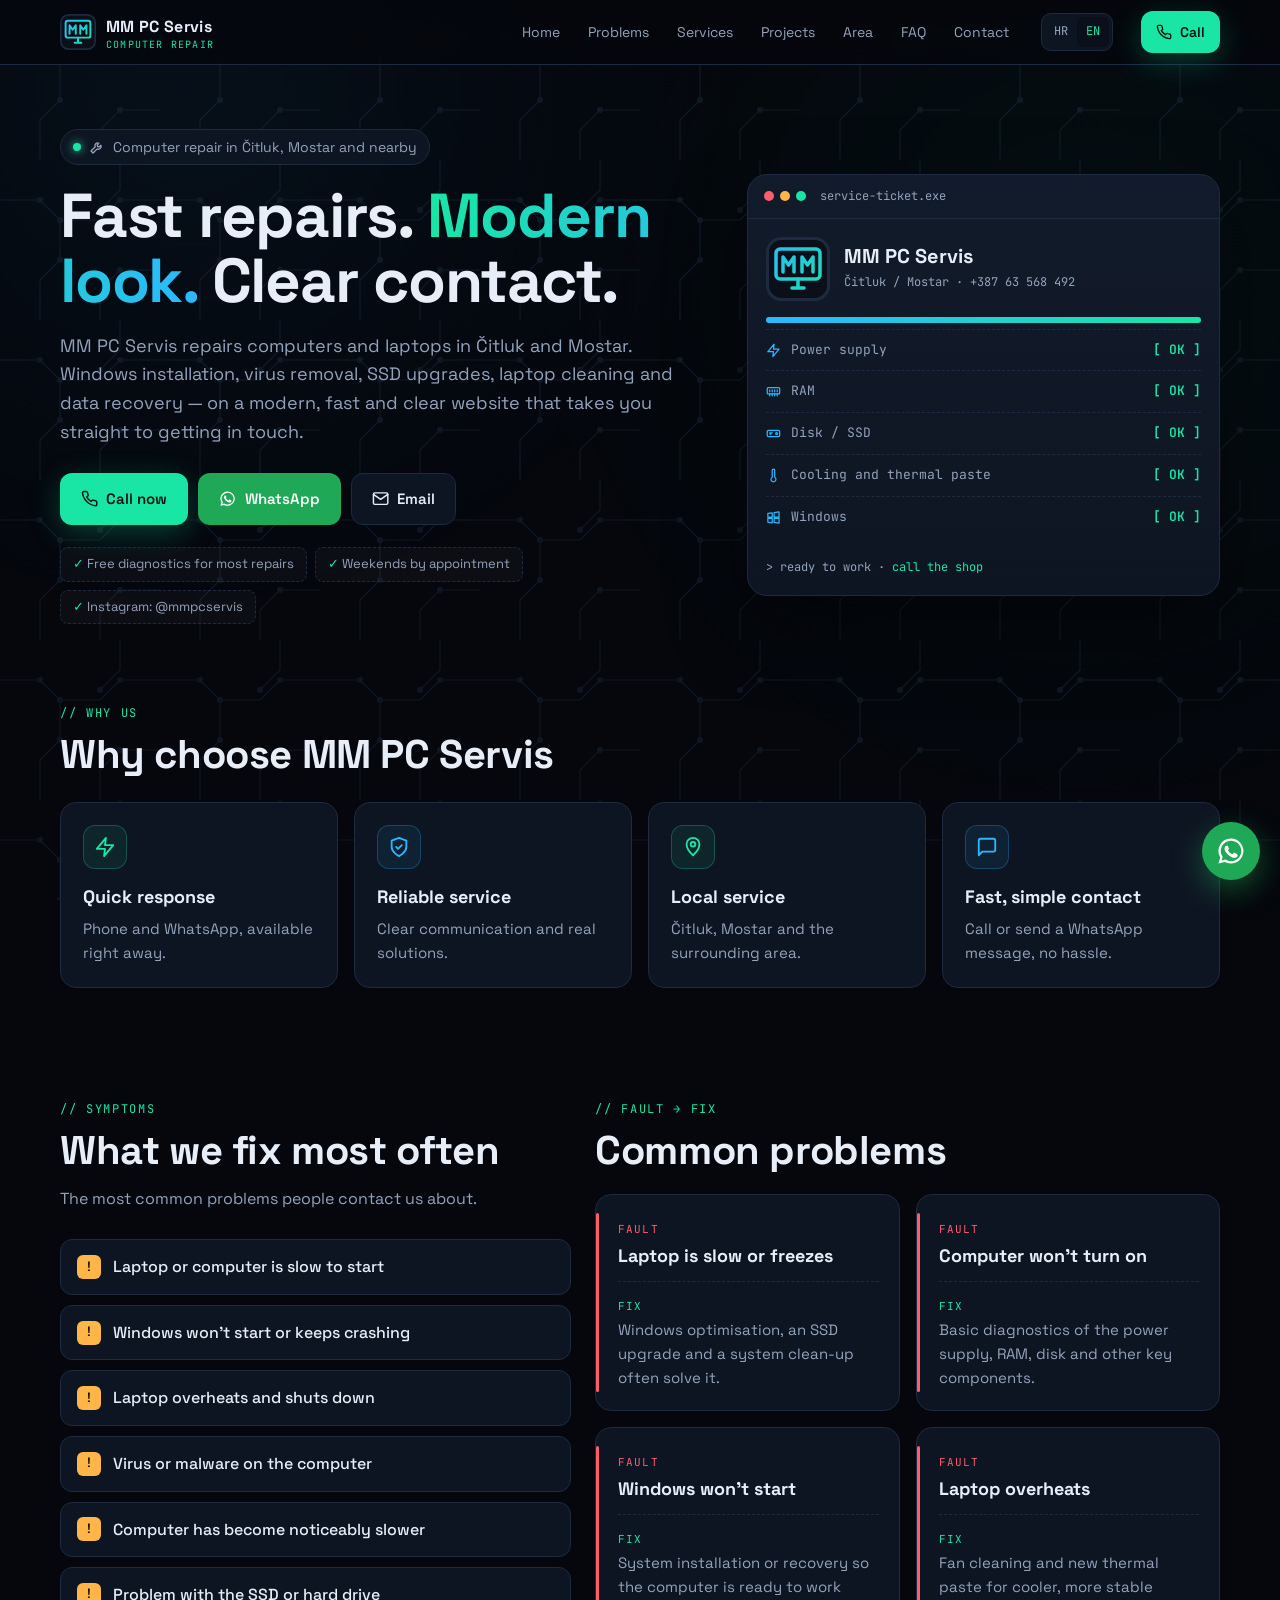
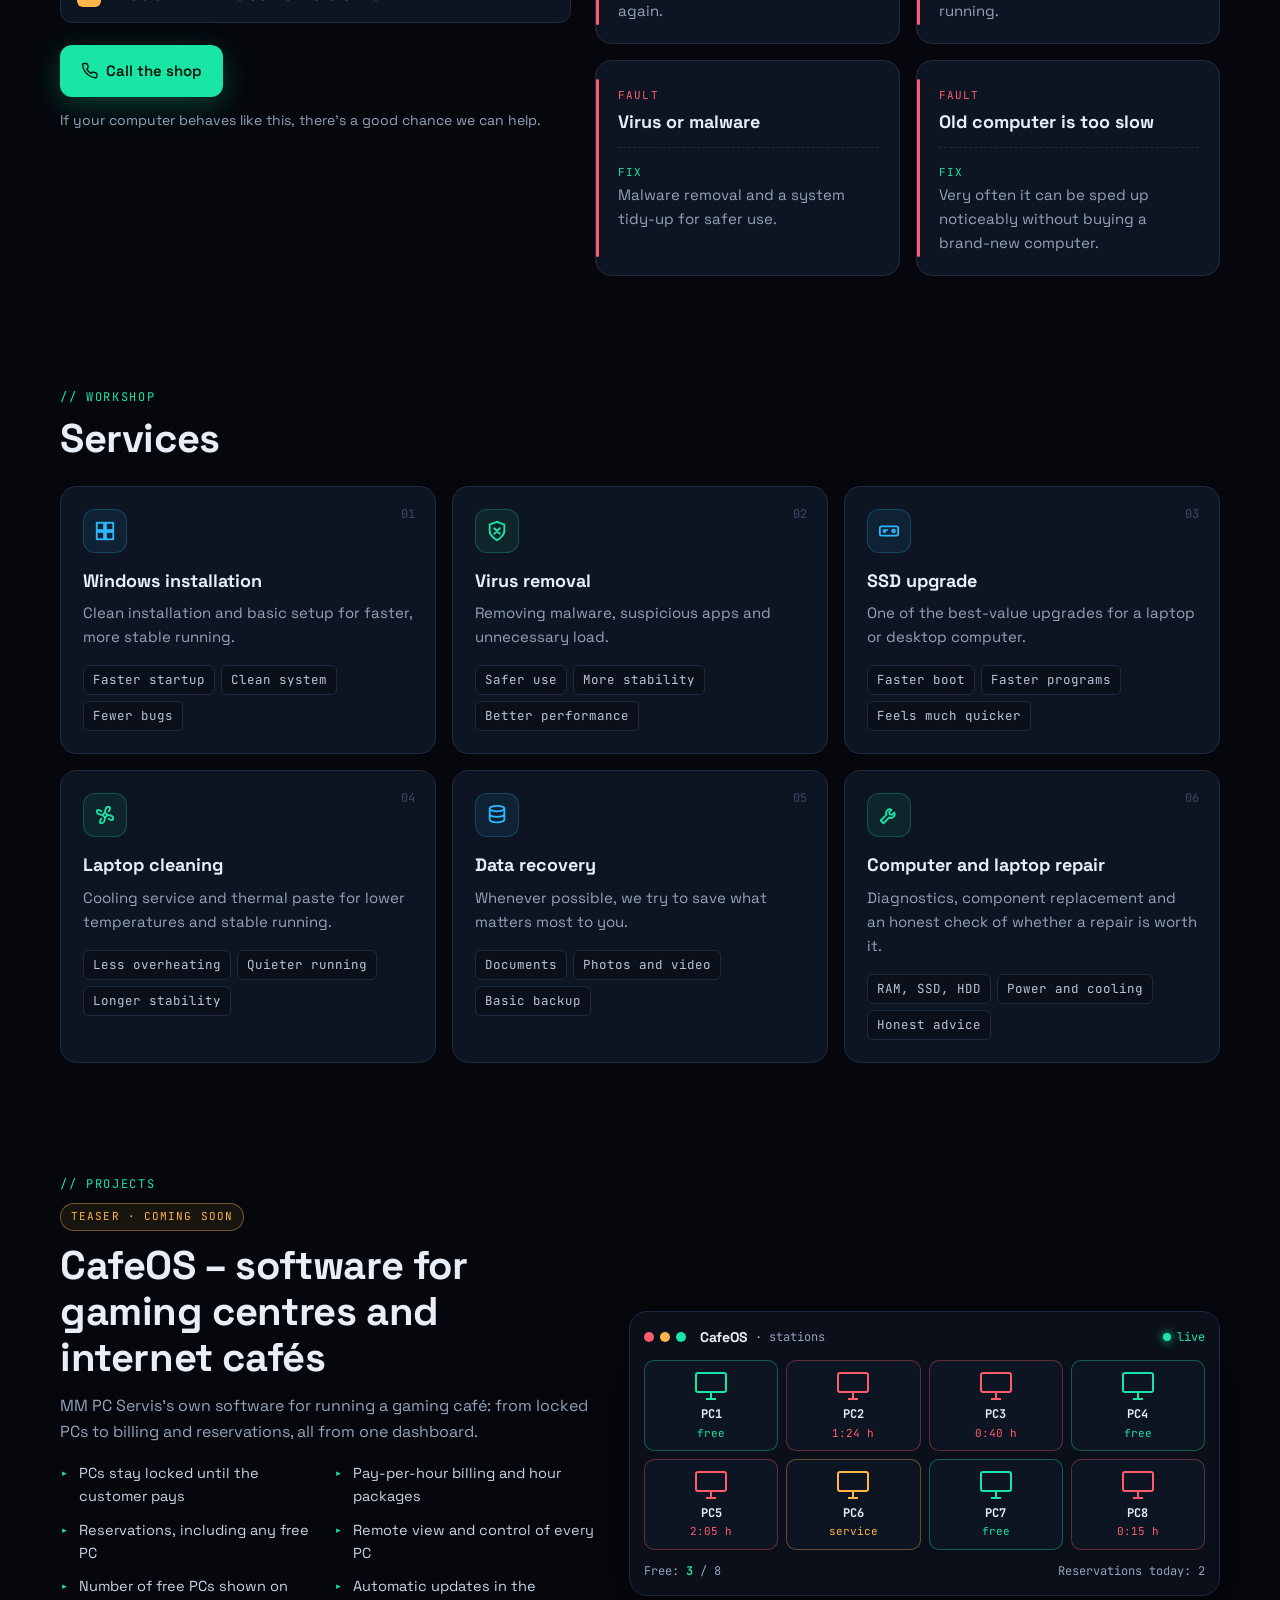
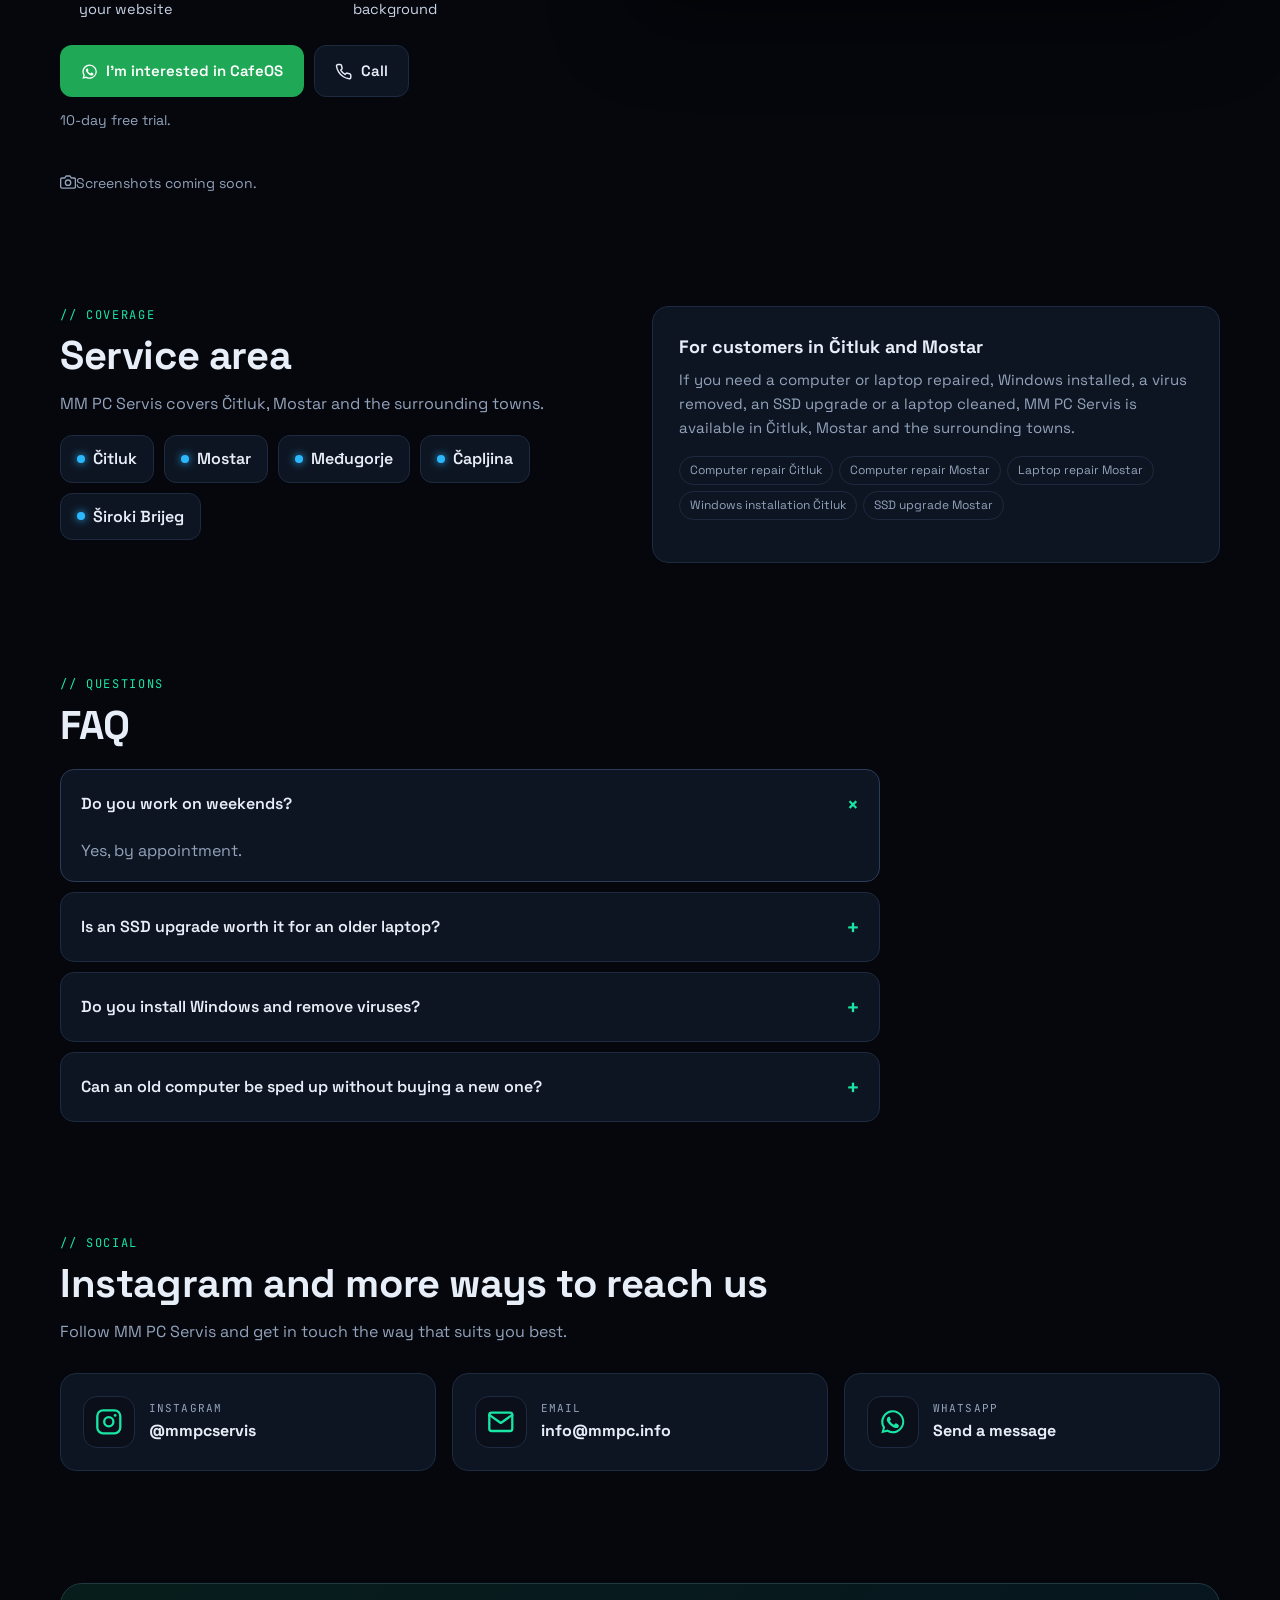
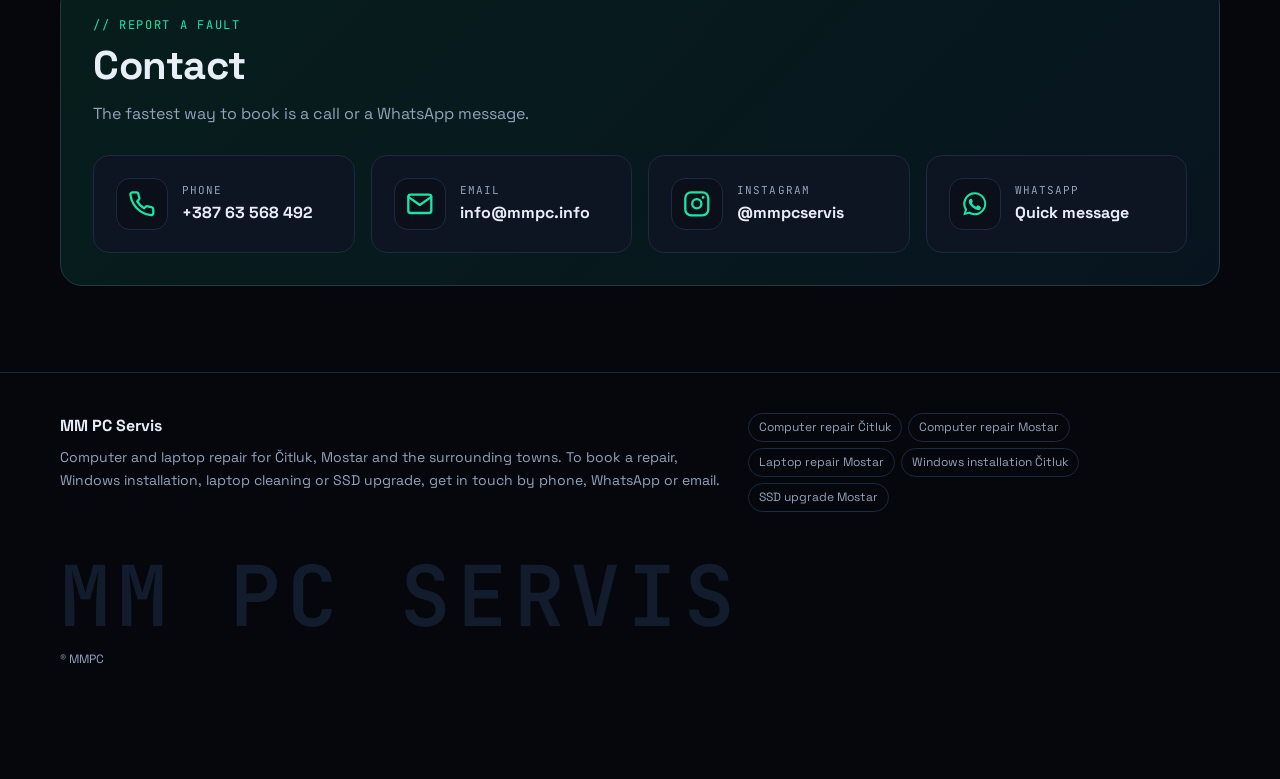
==== commit 56e201ef: "Add files via upload" ====
--- a/en.html
+++ b/en.html
@@ -29,7 +29,7 @@
   "@type": "ComputerRepair",
   "name": "MM PC Servis",
   "telephone": "+38763568492",
-  "email": "mmpcserv@gmail.com",
+  "email": "info@mmpc.info",
   "url": "https://mmpc.info/en.html",
   "image": "https://mmpc.info/logo.png",
   "sameAs": ["https://www.instagram.com/mmpcservis"],
@@ -90,7 +90,7 @@
       <div class="cta">
         <a class="btn primary" href="tel:+38763568492"><svg class="i" aria-hidden="true"><use href="#i-phone"/></svg>Call now</a>
         <a class="btn wa" href="https://wa.me/38763568492" target="_blank" rel="noopener"><svg class="i" aria-hidden="true"><use href="#i-wa"/></svg>WhatsApp</a>
-        <a class="btn" href="mailto:mmpcserv@gmail.com"><svg class="i" aria-hidden="true"><use href="#i-mail"/></svg>Email</a>
+        <a class="btn" href="mailto:info@mmpc.info"><svg class="i" aria-hidden="true"><use href="#i-mail"/></svg>Email</a>
       </div>
       <ul class="chips">
         <li>Free diagnostics for most repairs</li>
@@ -317,7 +317,7 @@
     <p class="sub">Follow MM PC Servis and get in touch the way that suits you best.</p>
     <div class="grid g3">
       <a class="card contact-card" href="https://www.instagram.com/mmpcservis" target="_blank" rel="noopener"><span class="emo"><svg class="i" aria-hidden="true"><use href="#i-insta"/></svg></span><span><small>Instagram</small><b>@mmpcservis</b></span></a>
-      <a class="card contact-card" href="mailto:mmpcserv@gmail.com"><span class="emo"><svg class="i" aria-hidden="true"><use href="#i-mail"/></svg></span><span><small>Email</small><b>mmpcserv@gmail.com</b></span></a>
+      <a class="card contact-card" href="mailto:info@mmpc.info"><span class="emo"><svg class="i" aria-hidden="true"><use href="#i-mail"/></svg></span><span><small>Email</small><b>info@mmpc.info</b></span></a>
       <a class="card contact-card" href="https://wa.me/38763568492" target="_blank" rel="noopener"><span class="emo"><svg class="i" aria-hidden="true"><use href="#i-wa"/></svg></span><span><small>WhatsApp</small><b>Send a message</b></span></a>
     </div>
   </div>
@@ -332,7 +332,7 @@
       <p class="sub">The fastest way to book is a call or a WhatsApp message.</p>
       <div class="grid g4">
         <a class="card contact-card" href="tel:+38763568492"><span class="emo"><svg class="i" aria-hidden="true"><use href="#i-phone"/></svg></span><span><small>Phone</small><b>+387 63 568 492</b></span></a>
-        <a class="card contact-card" href="mailto:mmpcserv@gmail.com"><span class="emo"><svg class="i" aria-hidden="true"><use href="#i-mail"/></svg></span><span><small>Email</small><b>mmpcserv@gmail.com</b></span></a>
+        <a class="card contact-card" href="mailto:info@mmpc.info"><span class="emo"><svg class="i" aria-hidden="true"><use href="#i-mail"/></svg></span><span><small>Email</small><b>info@mmpc.info</b></span></a>
         <a class="card contact-card" href="https://www.instagram.com/mmpcservis" target="_blank" rel="noopener"><span class="emo"><svg class="i" aria-hidden="true"><use href="#i-insta"/></svg></span><span><small>Instagram</small><b>@mmpcservis</b></span></a>
         <a class="card contact-card" href="https://wa.me/38763568492" target="_blank" rel="noopener"><span class="emo"><svg class="i" aria-hidden="true"><use href="#i-wa"/></svg></span><span><small>WhatsApp</small><b>Quick message</b></span></a>
       </div>
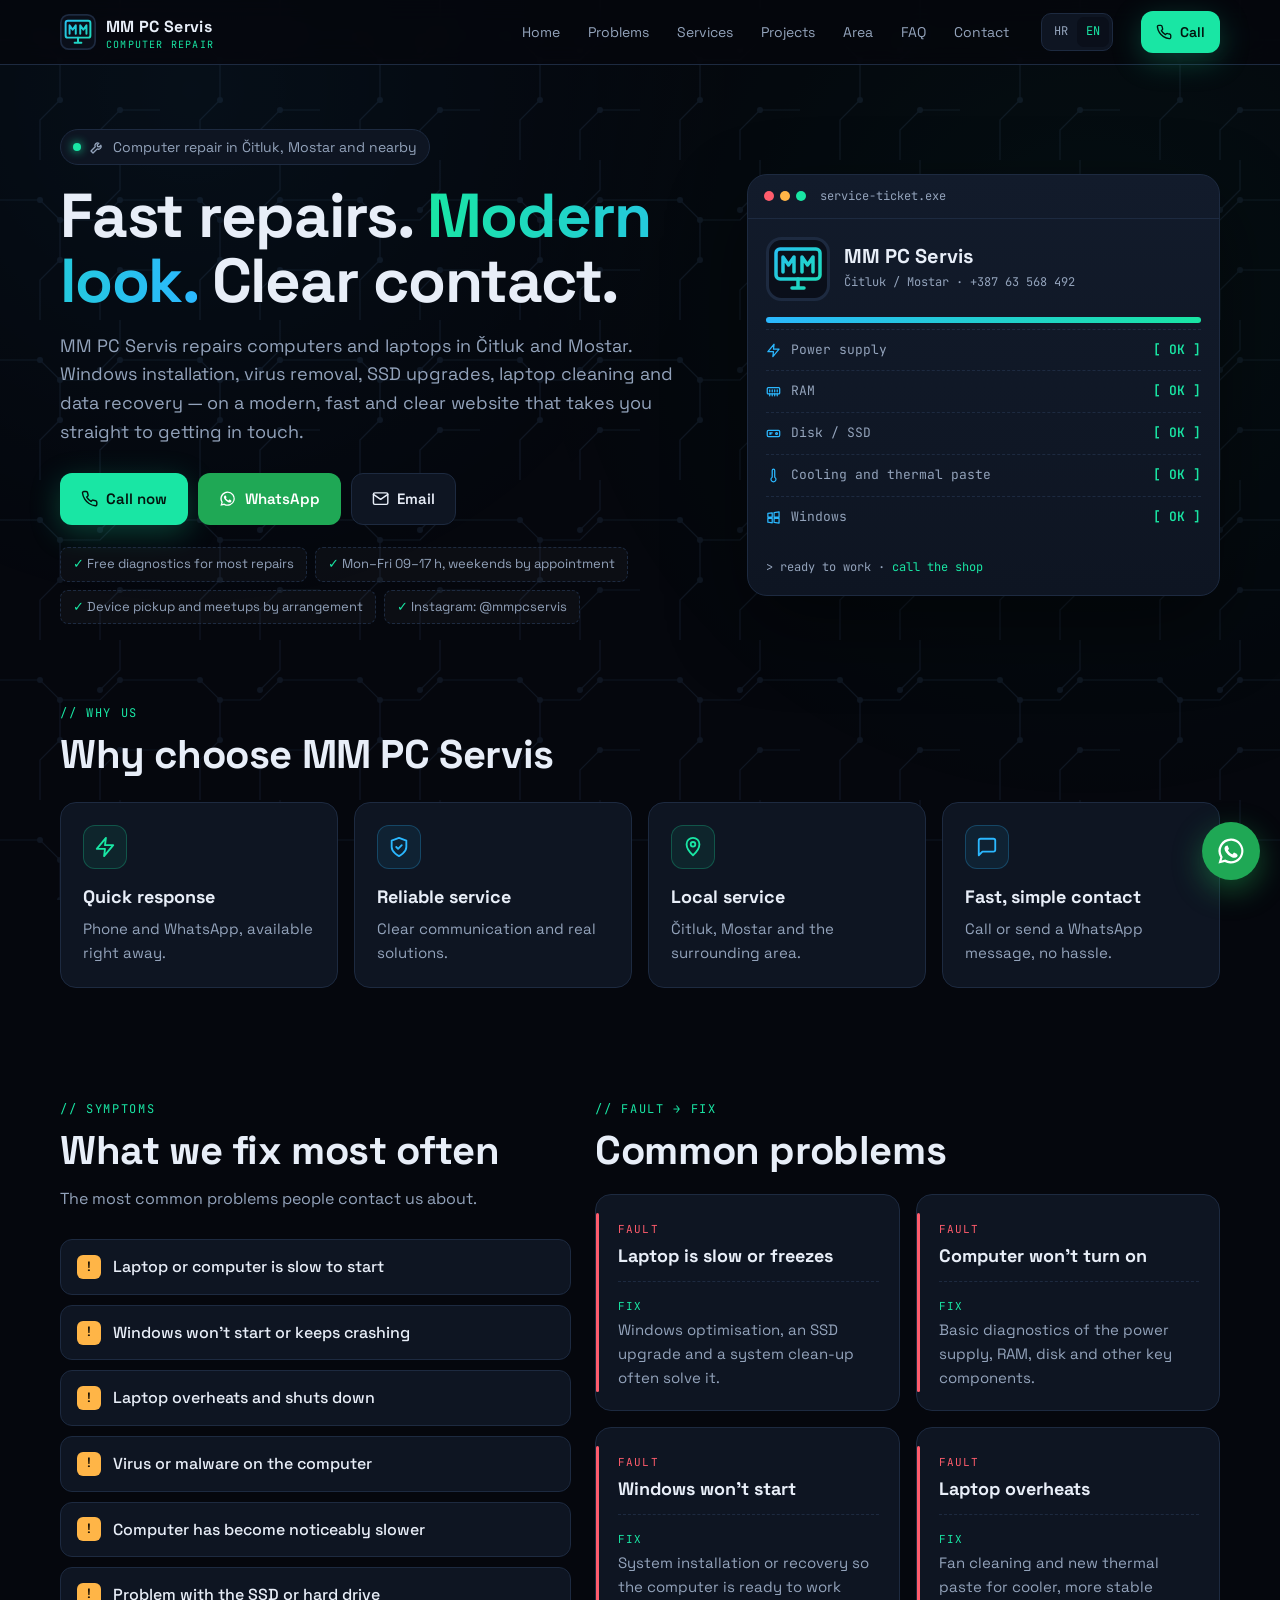
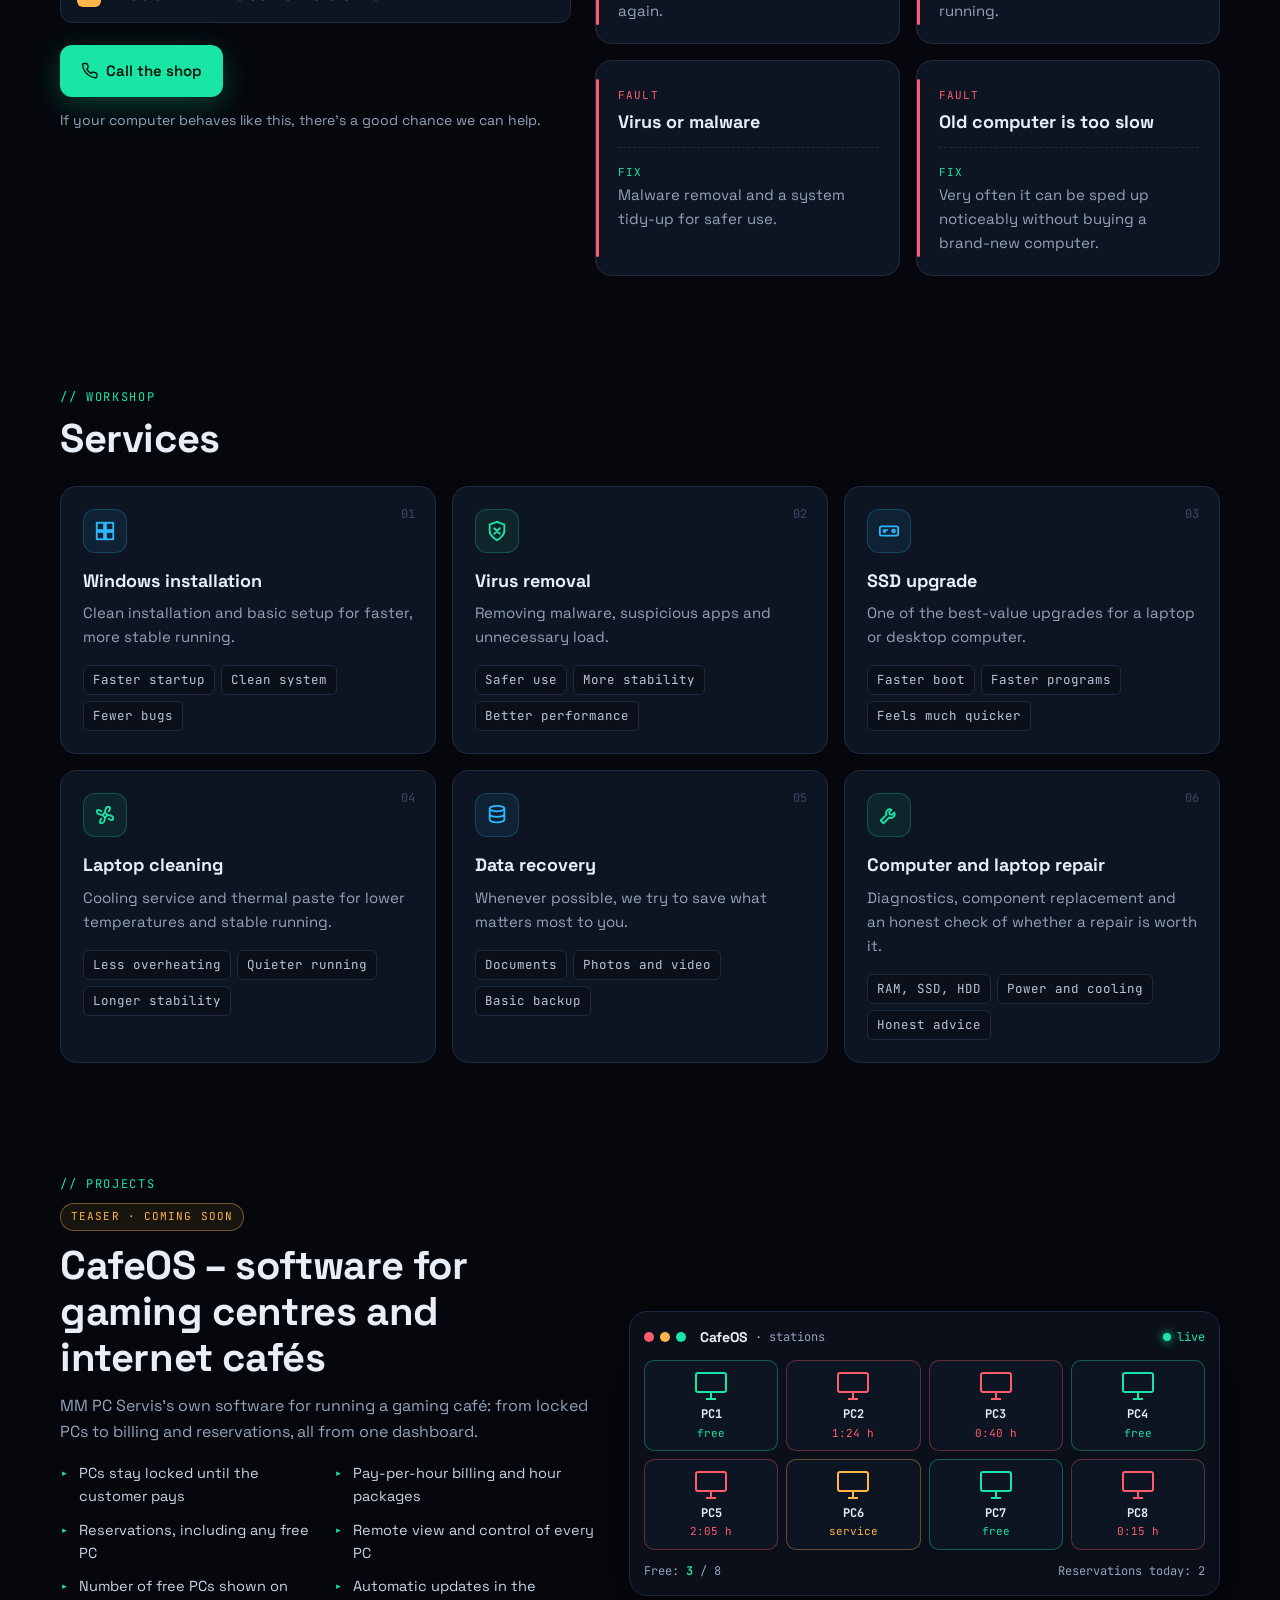
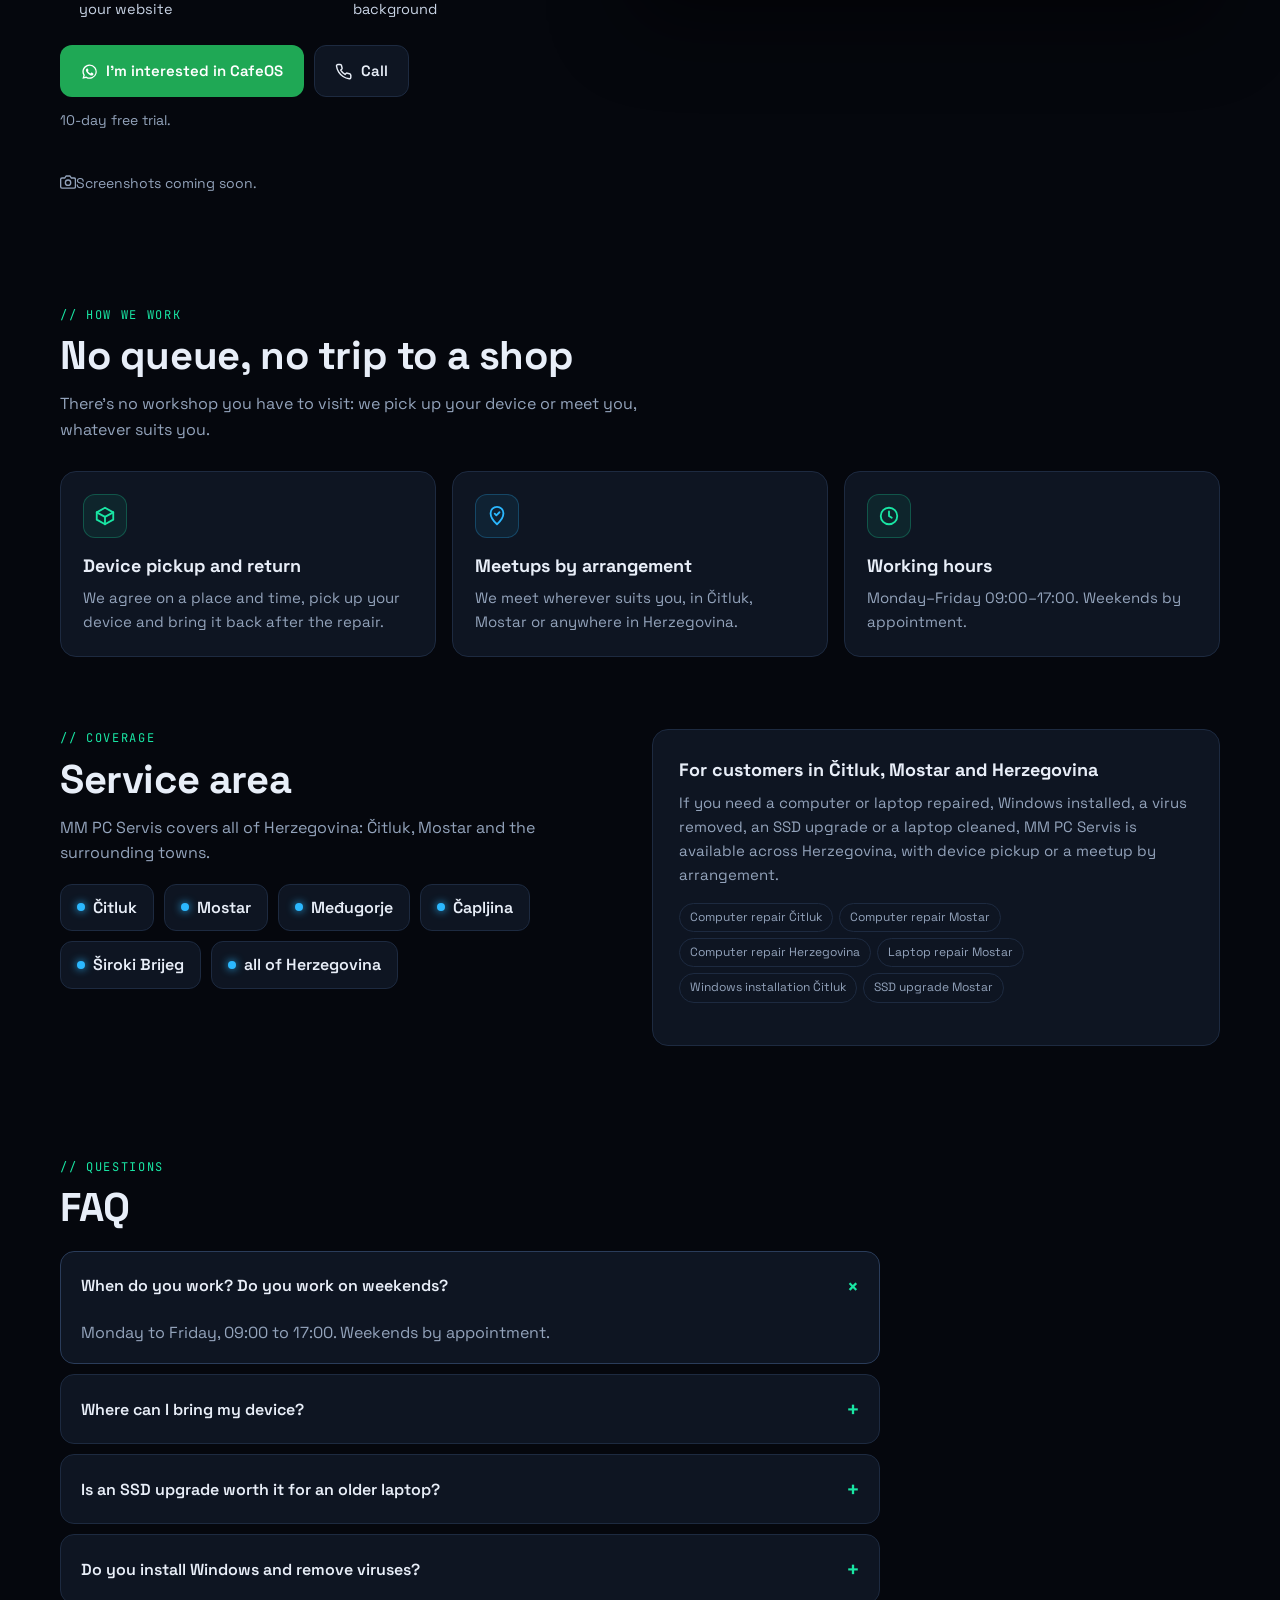
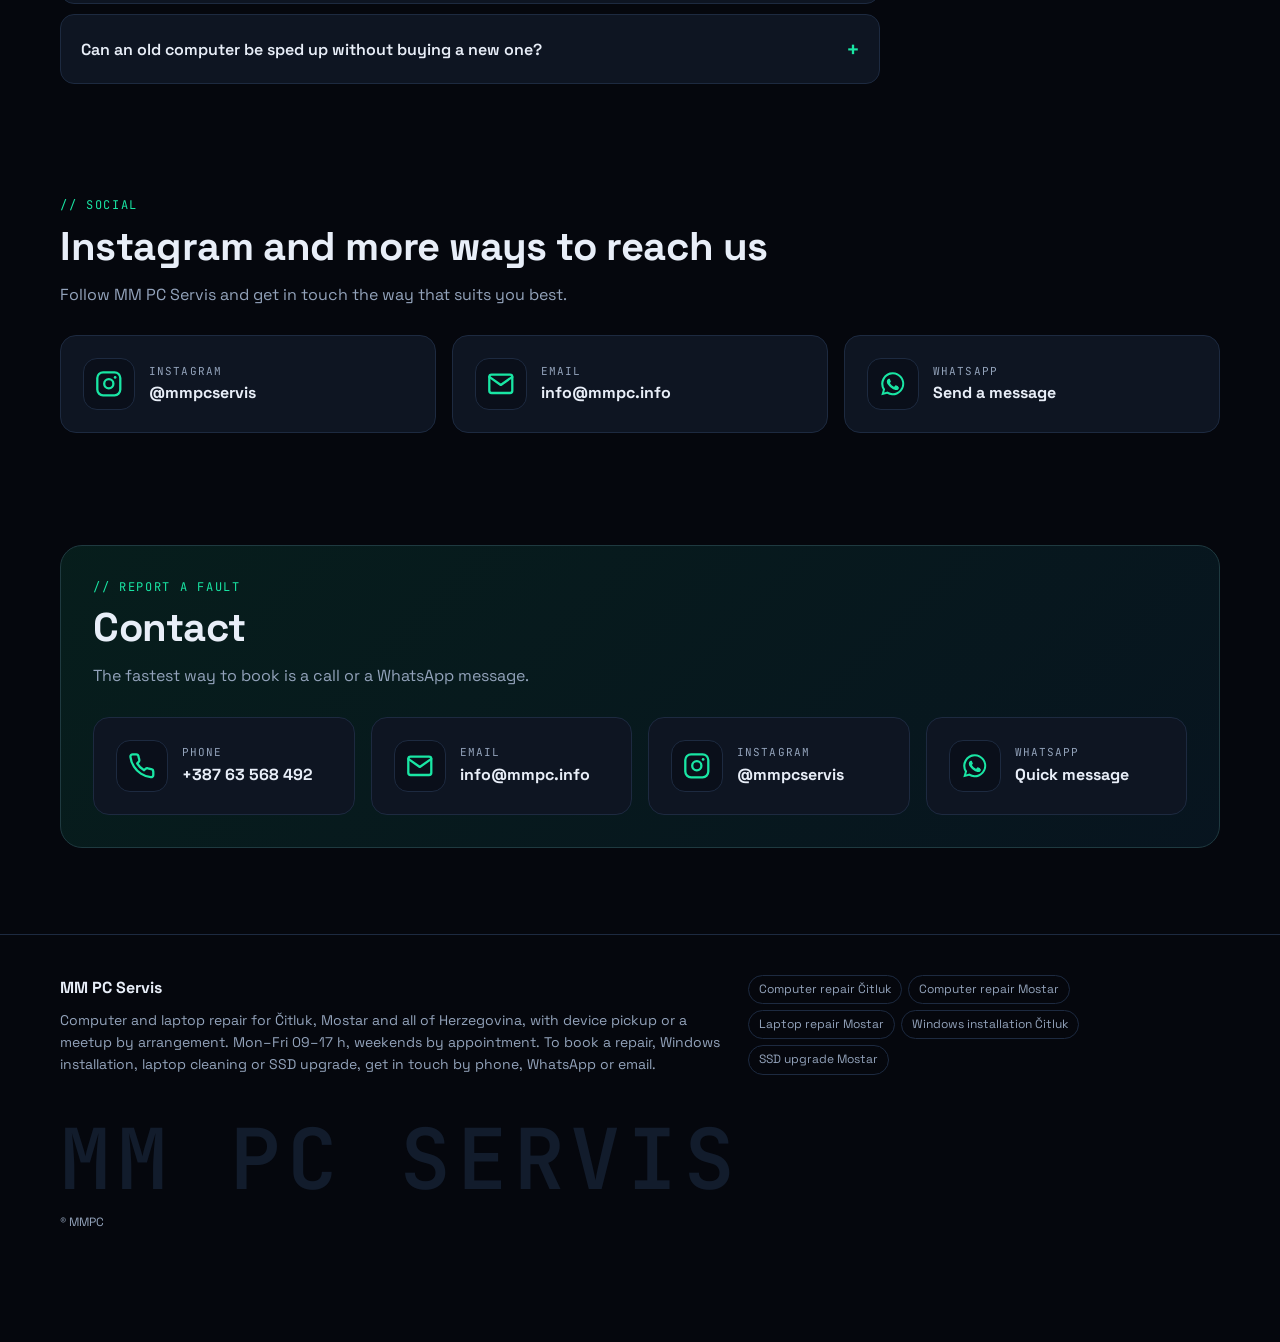
==== commit eeacdf5f: "Add files via upload" ====
--- a/en.html
+++ b/en.html
@@ -4,8 +4,8 @@
 <meta charset="UTF-8">
 <meta name="viewport" content="width=device-width, initial-scale=1">
 <title>MM PC Servis | Computer repair Čitluk / Mostar | PC and laptop repair</title>
-<meta name="description" content="MM PC Servis - computer and laptop repair in Čitluk and Mostar. Windows installation, virus removal, SSD upgrades, laptop cleaning and data recovery.">
-<meta name="keywords" content="MM PC Servis, computer repair Čitluk, computer repair Mostar, laptop repair Mostar, Windows installation Čitluk, SSD upgrade Mostar, laptop cleaning Herzegovina">
+<meta name="description" content="MM PC Servis - computer and laptop repair in Čitluk, Mostar and all of Herzegovina. Windows, viruses, SSD upgrades, laptop cleaning, data recovery. Device pickup.">
+<meta name="keywords" content="MM PC Servis, computer repair Čitluk, computer repair Mostar, computer repair Herzegovina, laptop repair Mostar, Windows installation Čitluk, SSD upgrade Mostar, laptop cleaning Herzegovina, laptop pickup repair">
 <meta name="robots" content="index, follow">
 <meta name="theme-color" content="#05070d">
 <meta property="og:title" content="MM PC Servis | Computer repair Čitluk / Mostar">
@@ -13,7 +13,12 @@
 <meta property="og:type" content="website">
 <meta property="og:locale" content="en_US">
 <meta property="og:locale:alternate" content="hr_HR">
-<meta property="og:image" content="https://mmpc.info/logo.png">
+<meta property="og:url" content="https://mmpc.info/en.html">
+<meta property="og:site_name" content="MM PC Servis">
+<meta property="og:image" content="https://mmpc.info/og-image.png">
+<meta property="og:image:width" content="1200">
+<meta property="og:image:height" content="630">
+<meta name="twitter:card" content="summary_large_image">
 <link rel="canonical" href="https://mmpc.info/en.html">
 <link rel="alternate" hreflang="hr" href="https://mmpc.info/">
 <link rel="alternate" hreflang="en" href="https://mmpc.info/en.html">
@@ -31,11 +36,14 @@
   "telephone": "+38763568492",
   "email": "info@mmpc.info",
   "url": "https://mmpc.info/en.html",
-  "image": "https://mmpc.info/logo.png",
+  "image": "https://mmpc.info/og-image.png",
+  "logo": "https://mmpc.info/logo.png",
   "sameAs": ["https://www.instagram.com/mmpcservis"],
-  "address": { "@type": "PostalAddress", "addressLocality": "Čitluk / Mostar", "addressCountry": "BA" },
-  "areaServed": ["Čitluk", "Mostar", "Međugorje", "Čapljina", "Široki Brijeg"],
-  "serviceType": ["Computer repair", "Laptop repair", "Windows installation", "SSD upgrade", "Laptop cleaning", "Virus removal", "Data recovery"]
+  "address": { "@type": "PostalAddress", "addressLocality": "Čitluk / Mostar", "addressRegion": "Herzegovina", "addressCountry": "BA" },
+  "areaServed": [{ "@type": "AdministrativeArea", "name": "Herzegovina" }, "Čitluk", "Mostar", "Međugorje", "Čapljina", "Široki Brijeg"],
+  "openingHoursSpecification": [{ "@type": "OpeningHoursSpecification", "dayOfWeek": ["Monday", "Tuesday", "Wednesday", "Thursday", "Friday"], "opens": "09:00", "closes": "17:00" }],
+  "description": "Computer and laptop repair without a fixed workshop: device pickup and return or a meetup by arrangement, anywhere in Herzegovina. Mon–Fri 09:00–17:00, weekends by appointment.",
+  "serviceType": ["Computer repair", "Laptop repair", "Windows installation", "SSD upgrade", "Laptop cleaning", "Virus removal", "Data recovery", "Device pickup and return"]
 }
 </script>
 <link rel="stylesheet" href="style.css">
@@ -58,6 +66,9 @@
   <symbol id="i-disk" viewBox="0 0 24 24" fill="none" stroke="currentColor" stroke-width="2" stroke-linecap="round" stroke-linejoin="round"><rect x="2" y="7" width="20" height="10" rx="2"/><path d="M6 11h4M6 13h2"/><circle cx="17" cy="12" r="1.5"/></symbol>
   <symbol id="i-temp" viewBox="0 0 24 24" fill="none" stroke="currentColor" stroke-width="2" stroke-linecap="round" stroke-linejoin="round"><path d="M14 14.8V4a2 2 0 0 0-4 0v10.8a4 4 0 1 0 4 0z"/></symbol>
   <symbol id="i-win" viewBox="0 0 24 24" fill="none" stroke="currentColor" stroke-width="2" stroke-linejoin="round"><path d="M3 5.5 10 4.5v7H3zM13 4.1 21 3v8.5h-8zM3 13.5h7v7l-7-1zM13 13.5h8V21l-8-1.1z"/></symbol>
+  <symbol id="i-clock" viewBox="0 0 24 24" fill="none" stroke="currentColor" stroke-width="2" stroke-linecap="round" stroke-linejoin="round"><circle cx="12" cy="12" r="9"/><path d="M12 7v5l3 2"/></symbol>
+  <symbol id="i-box" viewBox="0 0 24 24" fill="none" stroke="currentColor" stroke-width="2" stroke-linecap="round" stroke-linejoin="round"><path d="M21 8 12 3 3 8v8l9 5 9-5z"/><path d="M3 8l9 5 9-5M12 13v8"/></symbol>
+  <symbol id="i-meet" viewBox="0 0 24 24" fill="none" stroke="currentColor" stroke-width="2" stroke-linecap="round" stroke-linejoin="round"><path d="M12 21s-7-6.2-7-12a7 7 0 0 1 14 0c0 5.8-7 12-7 12z"/><path d="M9.5 9.5l1.8 1.8 3.4-3.4"/></symbol>
 </svg>
 <header>
   <nav class="wrap nav" aria-label="Main menu">
@@ -94,7 +105,8 @@
       </div>
       <ul class="chips">
         <li>Free diagnostics for most repairs</li>
-        <li>Weekends by appointment</li>
+        <li>Mon–Fri 09–17 h, weekends by appointment</li>
+        <li>Device pickup and meetups by arrangement</li>
         <li>Instagram: @mmpcservis</li>
       </ul>
     </div>
@@ -274,22 +286,45 @@
   <dialog class="lightbox" id="lightbox"><button class="x" aria-label="Close">×</button><img alt=""><p></p></dialog>
 </section>
 
+<!-- HOW WE WORK -->
+<section id="how-we-work" style="padding-bottom:16px">
+  <div class="wrap">
+    <p class="kicker">// how we work</p>
+    <h2>No queue, no trip to a shop</h2>
+    <p class="sub">There's no workshop you have to visit: we pick up your device or meet you, whatever suits you.</p>
+    <div class="grid g3">
+      <div class="card">
+        <div class="ico"><svg aria-hidden="true"><use href="#i-box"/></svg></div>
+        <h3>Device pickup and return</h3><p>We agree on a place and time, pick up your device and bring it back after the repair.</p>
+      </div>
+      <div class="card">
+        <div class="ico blue"><svg aria-hidden="true"><use href="#i-meet"/></svg></div>
+        <h3>Meetups by arrangement</h3><p>We meet wherever suits you, in Čitluk, Mostar or anywhere in Herzegovina.</p>
+      </div>
+      <div class="card">
+        <div class="ico"><svg aria-hidden="true"><use href="#i-clock"/></svg></div>
+        <h3>Working hours</h3><p>Monday–Friday 09:00–17:00. Weekends by appointment.</p>
+      </div>
+    </div>
+  </div>
+</section>
+
 <!-- AREA -->
 <section id="area">
   <div class="wrap area">
     <div>
       <p class="kicker">// coverage</p>
       <h2>Service area</h2>
-      <p class="sub" style="margin-bottom:0">MM PC Servis covers Čitluk, Mostar and the surrounding towns.</p>
+      <p class="sub" style="margin-bottom:0">MM PC Servis covers all of Herzegovina: Čitluk, Mostar and the surrounding towns.</p>
       <ul class="places">
-        <li>Čitluk</li><li>Mostar</li><li>Međugorje</li><li>Čapljina</li><li>Široki Brijeg</li>
+        <li>Čitluk</li><li>Mostar</li><li>Međugorje</li><li>Čapljina</li><li>Široki Brijeg</li><li>all of Herzegovina</li>
       </ul>
     </div>
     <div class="card" style="padding:26px">
-      <h3>For customers in Čitluk and Mostar</h3>
-      <p>If you need a computer or laptop repaired, Windows installed, a virus removed, an SSD upgrade or a laptop cleaned, MM PC Servis is available in Čitluk, Mostar and the surrounding towns.</p>
+      <h3>For customers in Čitluk, Mostar and Herzegovina</h3>
+      <p>If you need a computer or laptop repaired, Windows installed, a virus removed, an SSD upgrade or a laptop cleaned, MM PC Servis is available across Herzegovina, with device pickup or a meetup by arrangement.</p>
       <ul class="seo">
-        <li>Computer repair Čitluk</li><li>Computer repair Mostar</li><li>Laptop repair Mostar</li><li>Windows installation Čitluk</li><li>SSD upgrade Mostar</li>
+        <li>Computer repair Čitluk</li><li>Computer repair Mostar</li><li>Computer repair Herzegovina</li><li>Laptop repair Mostar</li><li>Windows installation Čitluk</li><li>SSD upgrade Mostar</li>
       </ul>
     </div>
   </div>
@@ -301,7 +336,8 @@
     <p class="kicker">// questions</p>
     <h2>FAQ</h2>
     <div class="faq" style="margin-top:20px">
-      <details open><summary>Do you work on weekends?</summary><p>Yes, by appointment.</p></details>
+      <details open><summary>When do you work? Do you work on weekends?</summary><p>Monday to Friday, 09:00 to 17:00. Weekends by appointment.</p></details>
+      <details><summary>Where can I bring my device?</summary><p>We don't have a fixed workshop: we pick up your device at an agreed place and bring it back after the repair, or we meet by arrangement, anywhere in Herzegovina.</p></details>
       <details><summary>Is an SSD upgrade worth it for an older laptop?</summary><p>In most cases, yes. An SSD upgrade often makes it much faster.</p></details>
       <details><summary>Do you install Windows and remove viruses?</summary><p>Yes, those are among our most requested services.</p></details>
       <details><summary>Can an old computer be sped up without buying a new one?</summary><p>Very often, yes, depending on the condition of the device and the upgrade options.</p></details>
@@ -346,7 +382,7 @@
     <div class="foot">
       <div>
         <h4>MM PC Servis</h4>
-        <p>Computer and laptop repair for Čitluk, Mostar and the surrounding towns. To book a repair, Windows installation, laptop cleaning or SSD upgrade, get in touch by phone, WhatsApp or email.</p>
+        <p>Computer and laptop repair for Čitluk, Mostar and all of Herzegovina, with device pickup or a meetup by arrangement. Mon–Fri 09–17 h, weekends by appointment. To book a repair, Windows installation, laptop cleaning or SSD upgrade, get in touch by phone, WhatsApp or email.</p>
       </div>
       <ul class="seo" style="margin-top:0;align-content:flex-start">
         <li>Computer repair Čitluk</li><li>Computer repair Mostar</li><li>Laptop repair Mostar</li><li>Windows installation Čitluk</li><li>SSD upgrade Mostar</li>
--- a/style.css
+++ b/style.css
@@ -230,6 +230,19 @@
 .lightbox p { text-align: center; color: var(--text); margin: 10px 0 0; }
 .lightbox .x { position: fixed; top: 14px; right: 16px; width: 44px; height: 44px; border-radius: 50%; border: 1px solid var(--line); background: var(--panel); color: var(--text); font-size: 22px; cursor: pointer; }
 
+/* obavijest kad se kopira email adresa */
+.toast {
+  position: fixed; left: 50%; bottom: 24px; transform: translateX(-50%); z-index: 80; width: min(440px, calc(100% - 32px));
+  background: var(--panel2); border: 1px solid var(--accent); border-radius: 14px; padding: 14px 44px 14px 16px;
+  box-shadow: 0 20px 50px rgba(0,0,0,.5); animation: toastIn .2s ease-out;
+}
+.toast p { margin: 0 0 10px; font-size: 14.5px; word-break: break-word; }
+.toast .ok { color: var(--accent); font-weight: 700; }
+.toast .row { display: flex; flex-wrap: wrap; gap: 8px; }
+.toast .x { position: absolute; top: 8px; right: 8px; width: 30px; height: 30px; border-radius: 8px; border: 0; background: transparent; color: var(--muted); font-size: 20px; cursor: pointer; }
+.toast .x:hover { color: var(--text); background: var(--panel); }
+@keyframes toastIn { from { opacity: 0; transform: translate(-50%, 10px); } }
+
 @media (max-width: 960px) {
   .proj { grid-template-columns: 1fr; }
   .gallery { grid-template-columns: repeat(2, 1fr); }
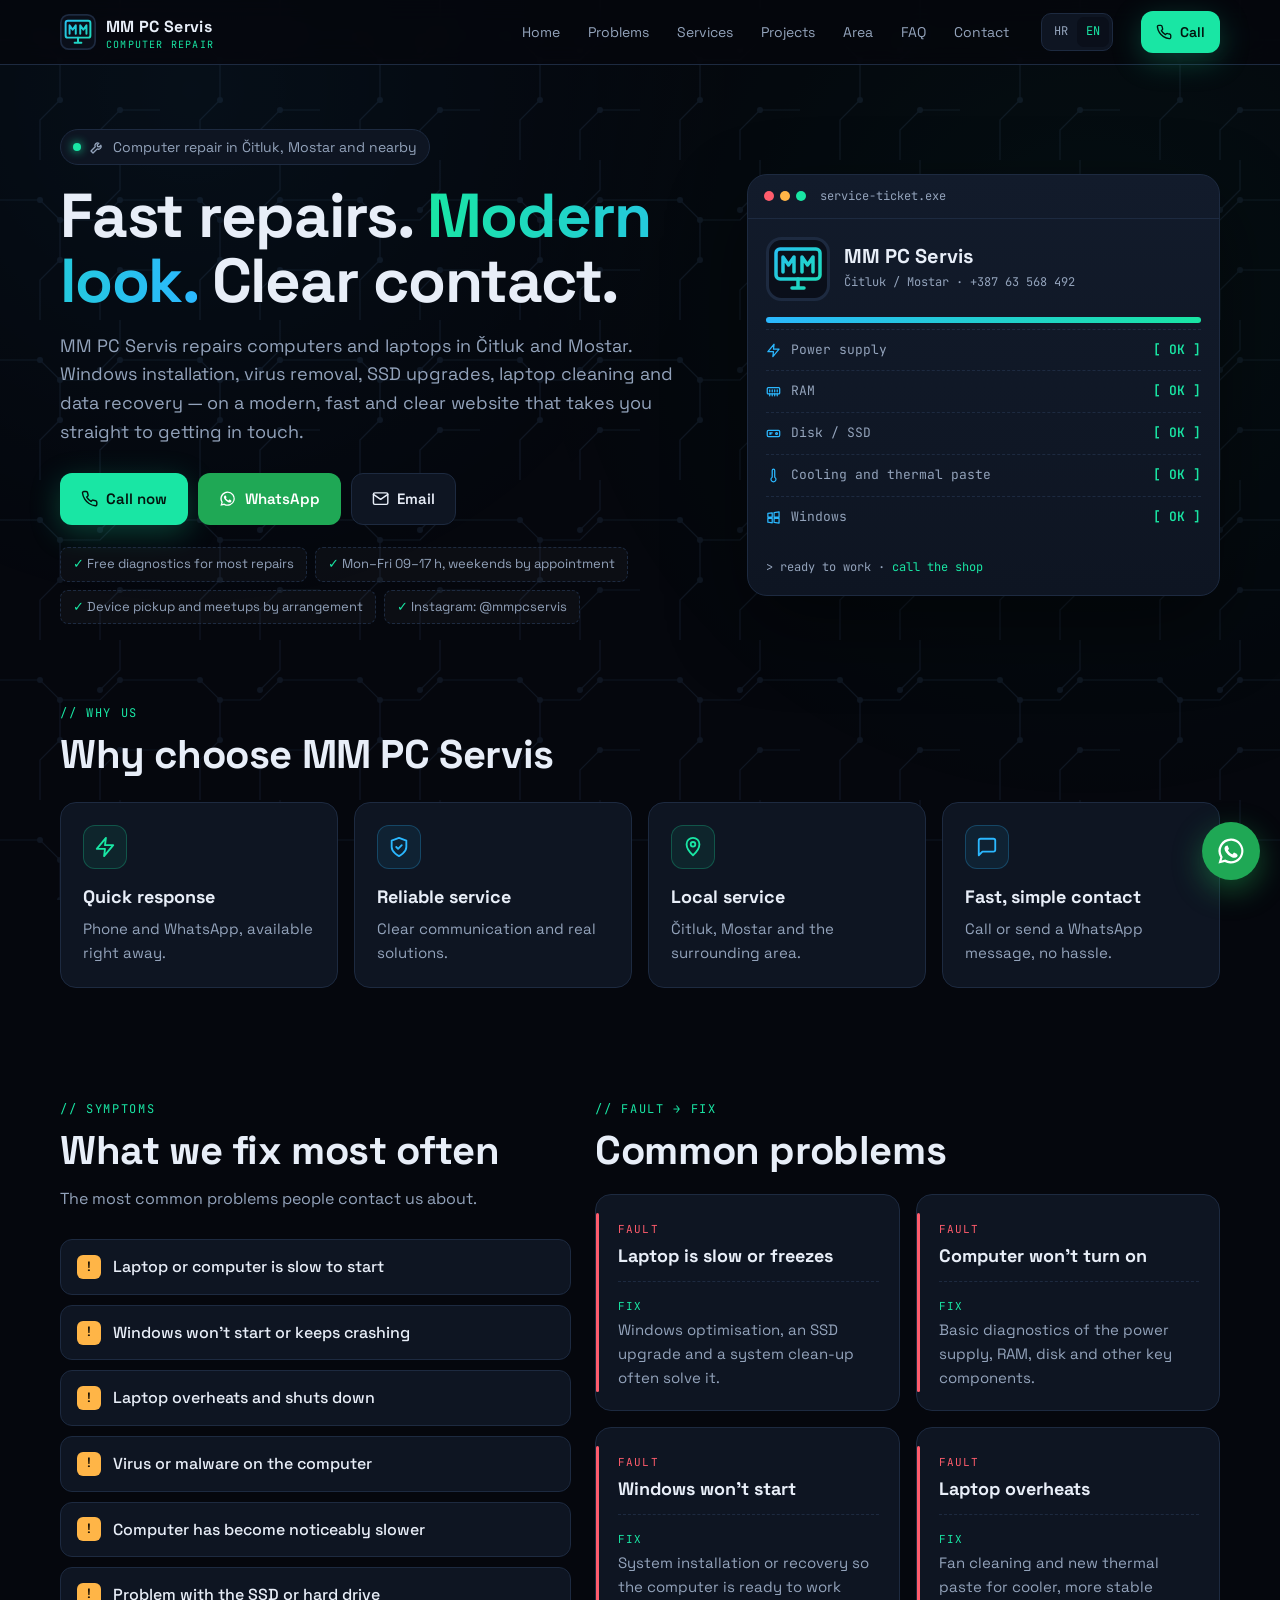
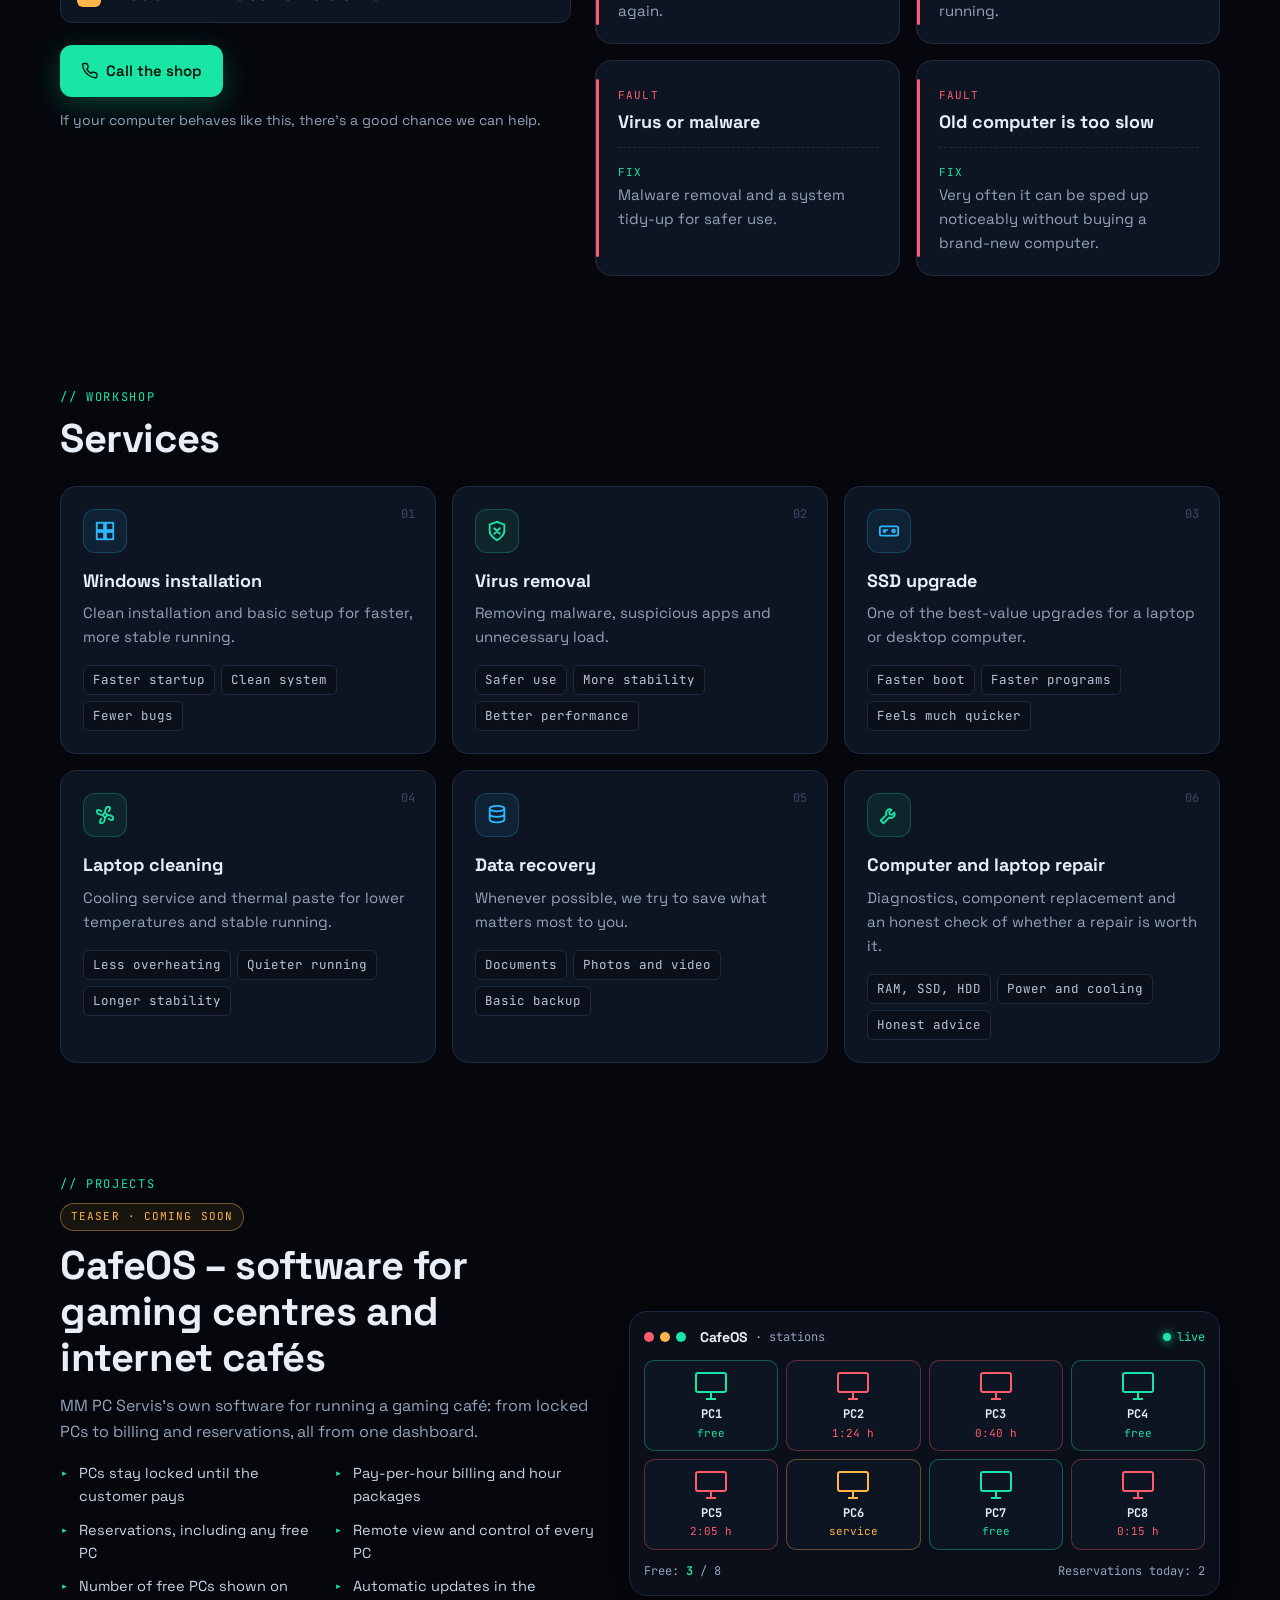
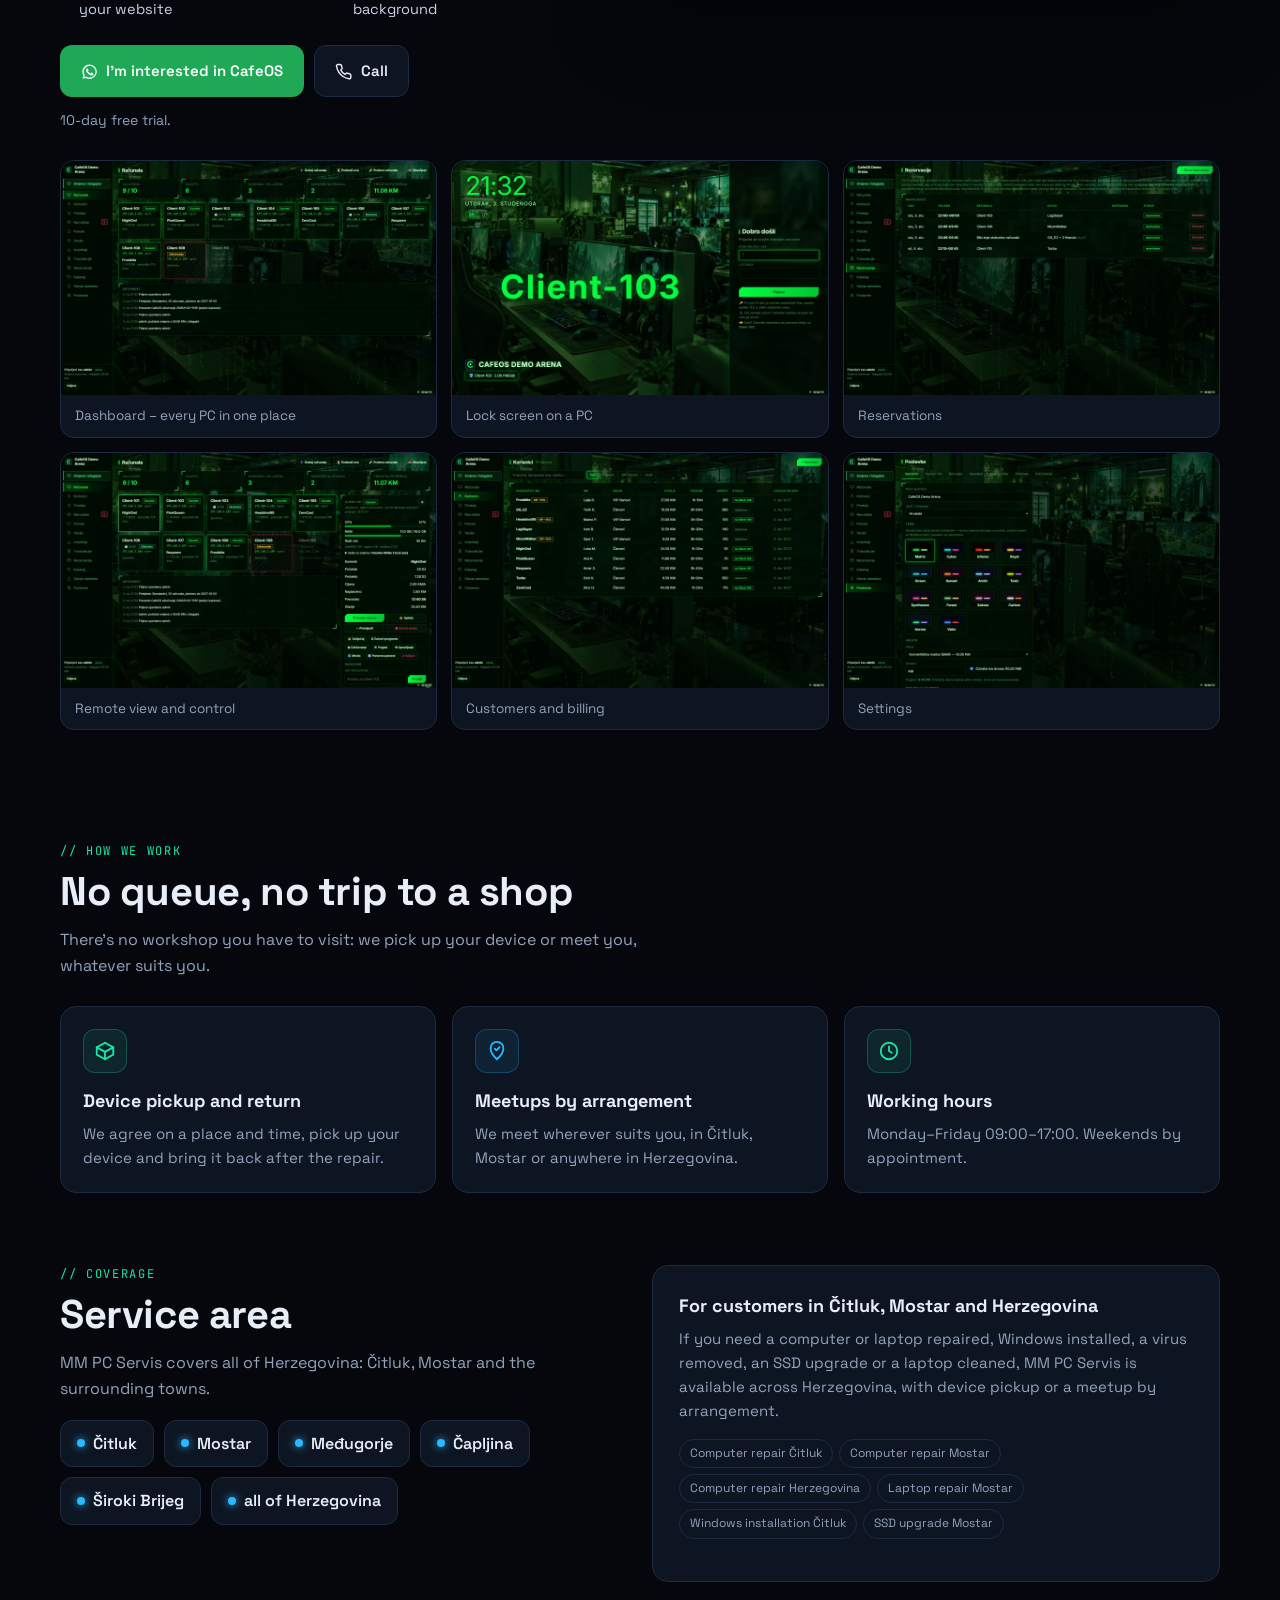
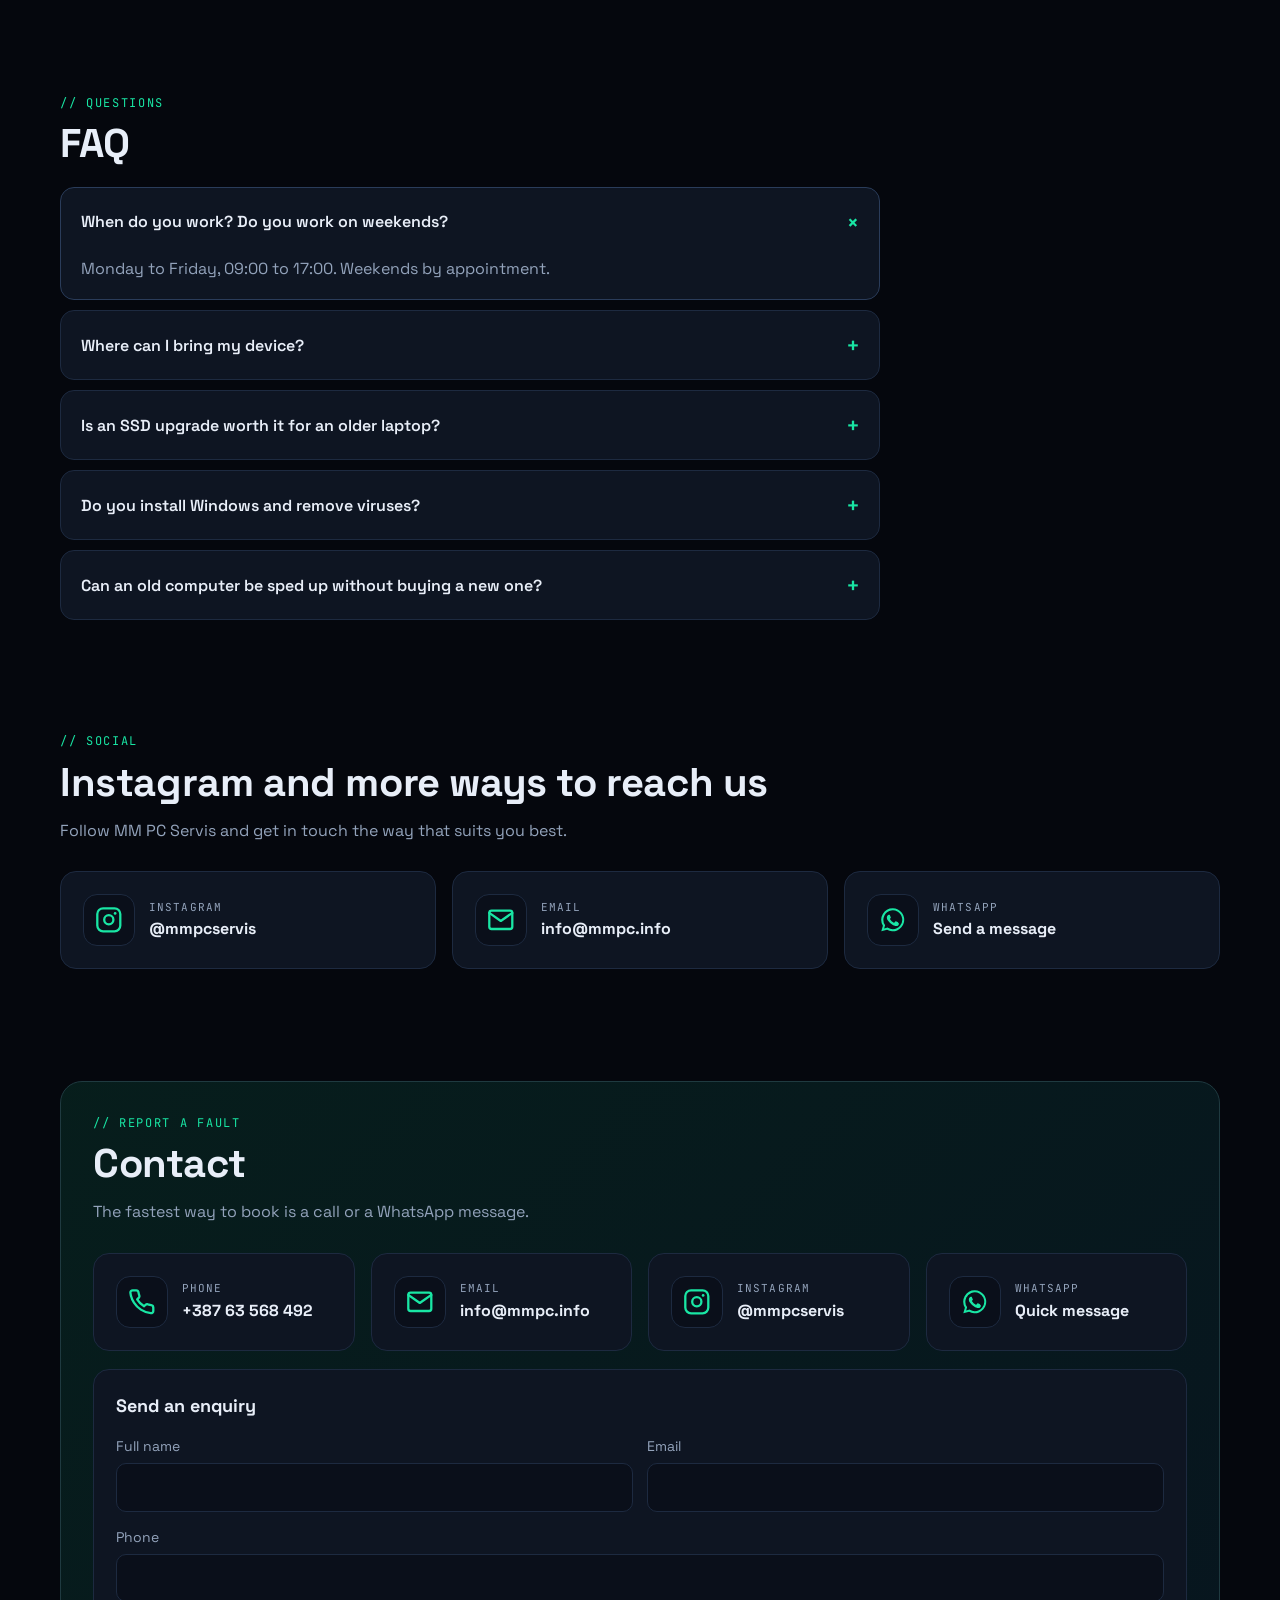
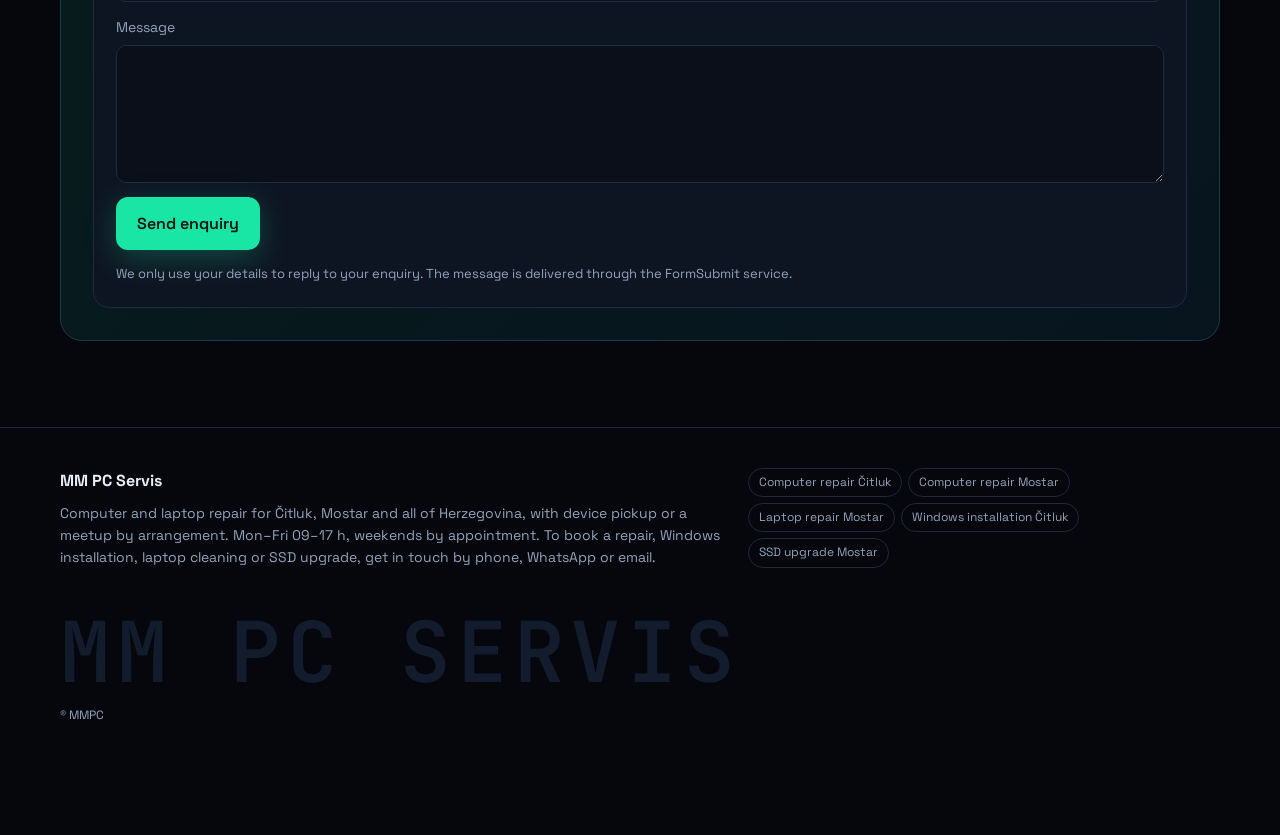
==== commit e63116d9: "Contact form at the end of the page, sent to info@mmpc.info Name, email, phone and message are all r" ====
--- a/en.html
+++ b/en.html
@@ -372,6 +372,19 @@
         <a class="card contact-card" href="https://www.instagram.com/mmpcservis" target="_blank" rel="noopener"><span class="emo"><svg class="i" aria-hidden="true"><use href="#i-insta"/></svg></span><span><small>Instagram</small><b>@mmpcservis</b></span></a>
         <a class="card contact-card" href="https://wa.me/38763568492" target="_blank" rel="noopener"><span class="emo"><svg class="i" aria-hidden="true"><use href="#i-wa"/></svg></span><span><small>WhatsApp</small><b>Quick message</b></span></a>
       </div>
+      <form class="cform" id="cform" action="https://formsubmit.co/ajax/info@mmpc.info" method="post" data-subject="New enquiry from mmpc.info" data-sending="Sending…" data-ok="Thank you! Your message was sent, we will get back to you soon." data-fail="Sending failed. Please try again or call us on +387 63 568 492.">
+        <h3>Send an enquiry</h3>
+        <div class="cform-row">
+          <label>Full name<input name="name" type="text" autocomplete="name" maxlength="100" pattern=".*\S.*" title="Enter your full name" required></label>
+          <label>Email<input name="email" type="email" autocomplete="email" maxlength="150" required></label>
+        </div>
+        <label>Phone<input name="phone" type="tel" autocomplete="tel" maxlength="40" pattern="(?=(.*[0-9]){6})[0-9+ .\/\(\)\-]+" title="Enter a phone number, e.g. 063 123 456" required></label>
+        <label>Message<textarea name="message" rows="5" maxlength="3000" required></textarea></label>
+        <input class="cform-hp" type="text" name="_honey" tabindex="-1" autocomplete="off" aria-hidden="true">
+        <button class="btn primary" type="submit">Send enquiry</button>
+        <p class="cform-note">We only use your details to reply to your enquiry. The message is delivered through the FormSubmit service.</p>
+        <p class="cform-status" role="status" hidden></p>
+      </form>
     </div>
   </div>
 </section>
--- a/style.css
+++ b/style.css
@@ -271,3 +271,19 @@
   .nav .call span { display: none; }
 }
 @media (prefers-reduced-motion: reduce) { * { animation: none !important; transition: none !important; } .bar i { width: 100%; } }
+
+/* kontakt forma */
+.cform { display: grid; gap: 14px; margin-top: 18px; padding: 22px; background: var(--panel); border: 1px solid var(--line); border-radius: var(--radius); }
+.cform h3 { margin: 0; font-size: 18px; }
+.cform-row { display: grid; grid-template-columns: 1fr 1fr; gap: 14px; }
+.cform label { display: grid; gap: 6px; font-size: 14px; color: var(--muted); }
+.cform input, .cform textarea { width: 100%; padding: 12px 14px; font: inherit; color: var(--text); background: var(--bg2); border: 1px solid var(--line); border-radius: 10px; }
+.cform textarea { resize: vertical; }
+.cform input:focus, .cform textarea:focus { outline: none; border-color: var(--accent); }
+.cform .btn { justify-self: start; cursor: pointer; font: inherit; font-weight: 600; }
+.cform .btn:disabled { opacity: .6; cursor: wait; }
+.cform-hp { position: absolute; left: -9999px; width: 1px; height: 1px; opacity: 0; }
+.cform-note { margin: 0; font-size: 13px; color: var(--muted); }
+.cform-status { margin: 0; font-size: 15px; color: var(--accent); }
+.cform-status.err { color: var(--danger); }
+@media (max-width: 620px) { .cform-row { grid-template-columns: 1fr; } .cform .btn { justify-self: stretch; } }
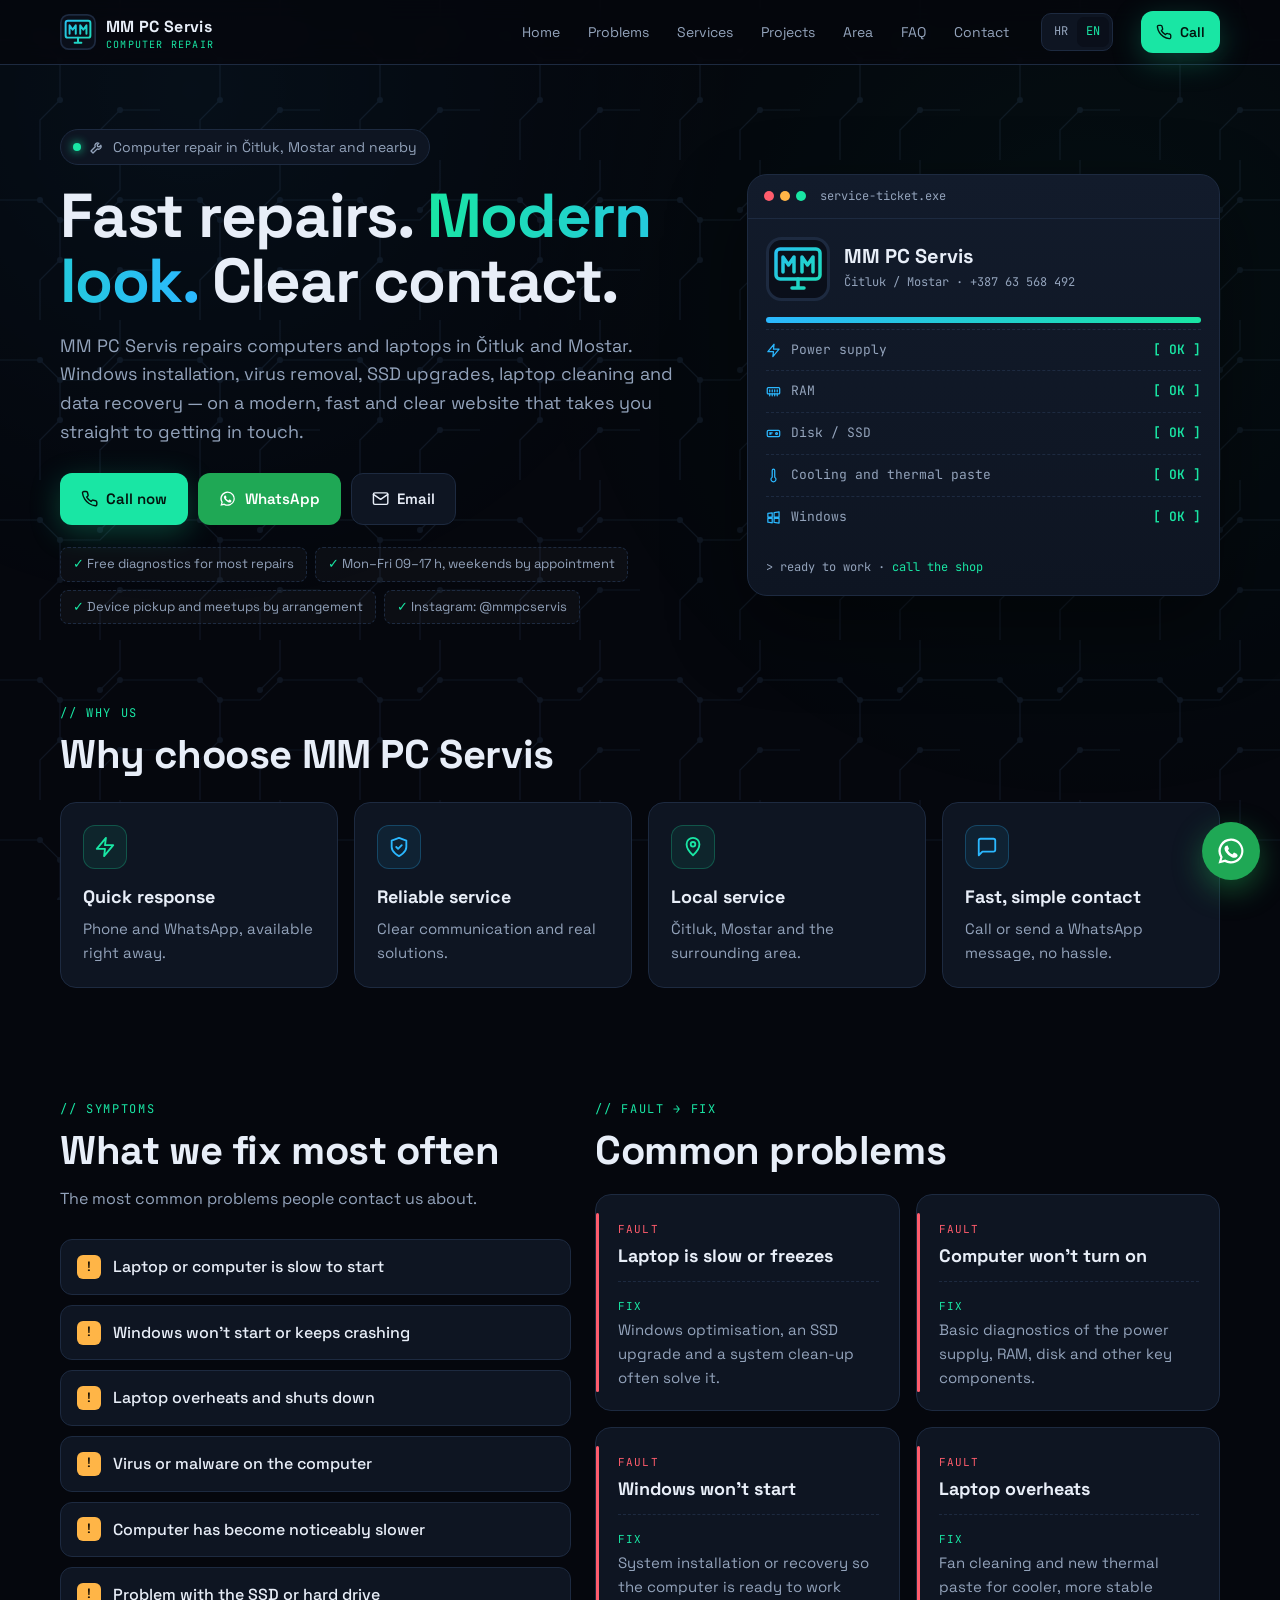
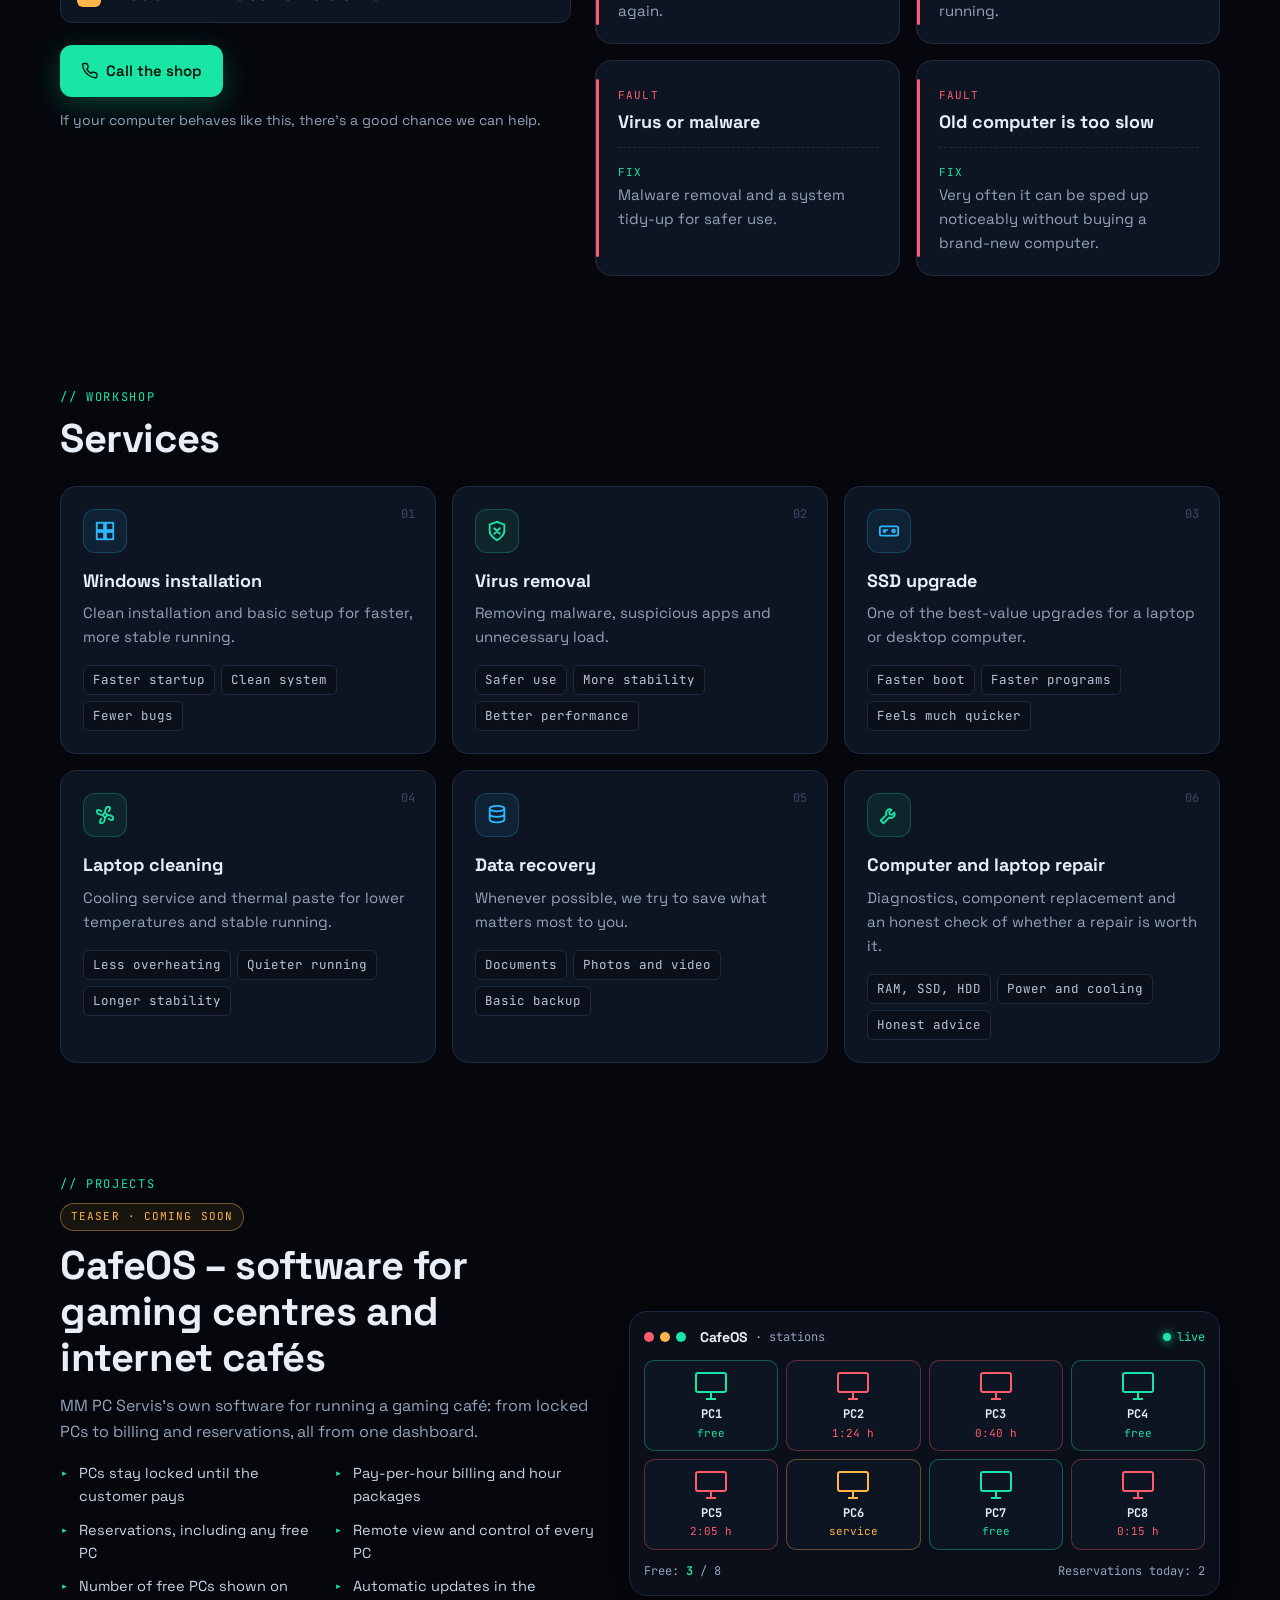
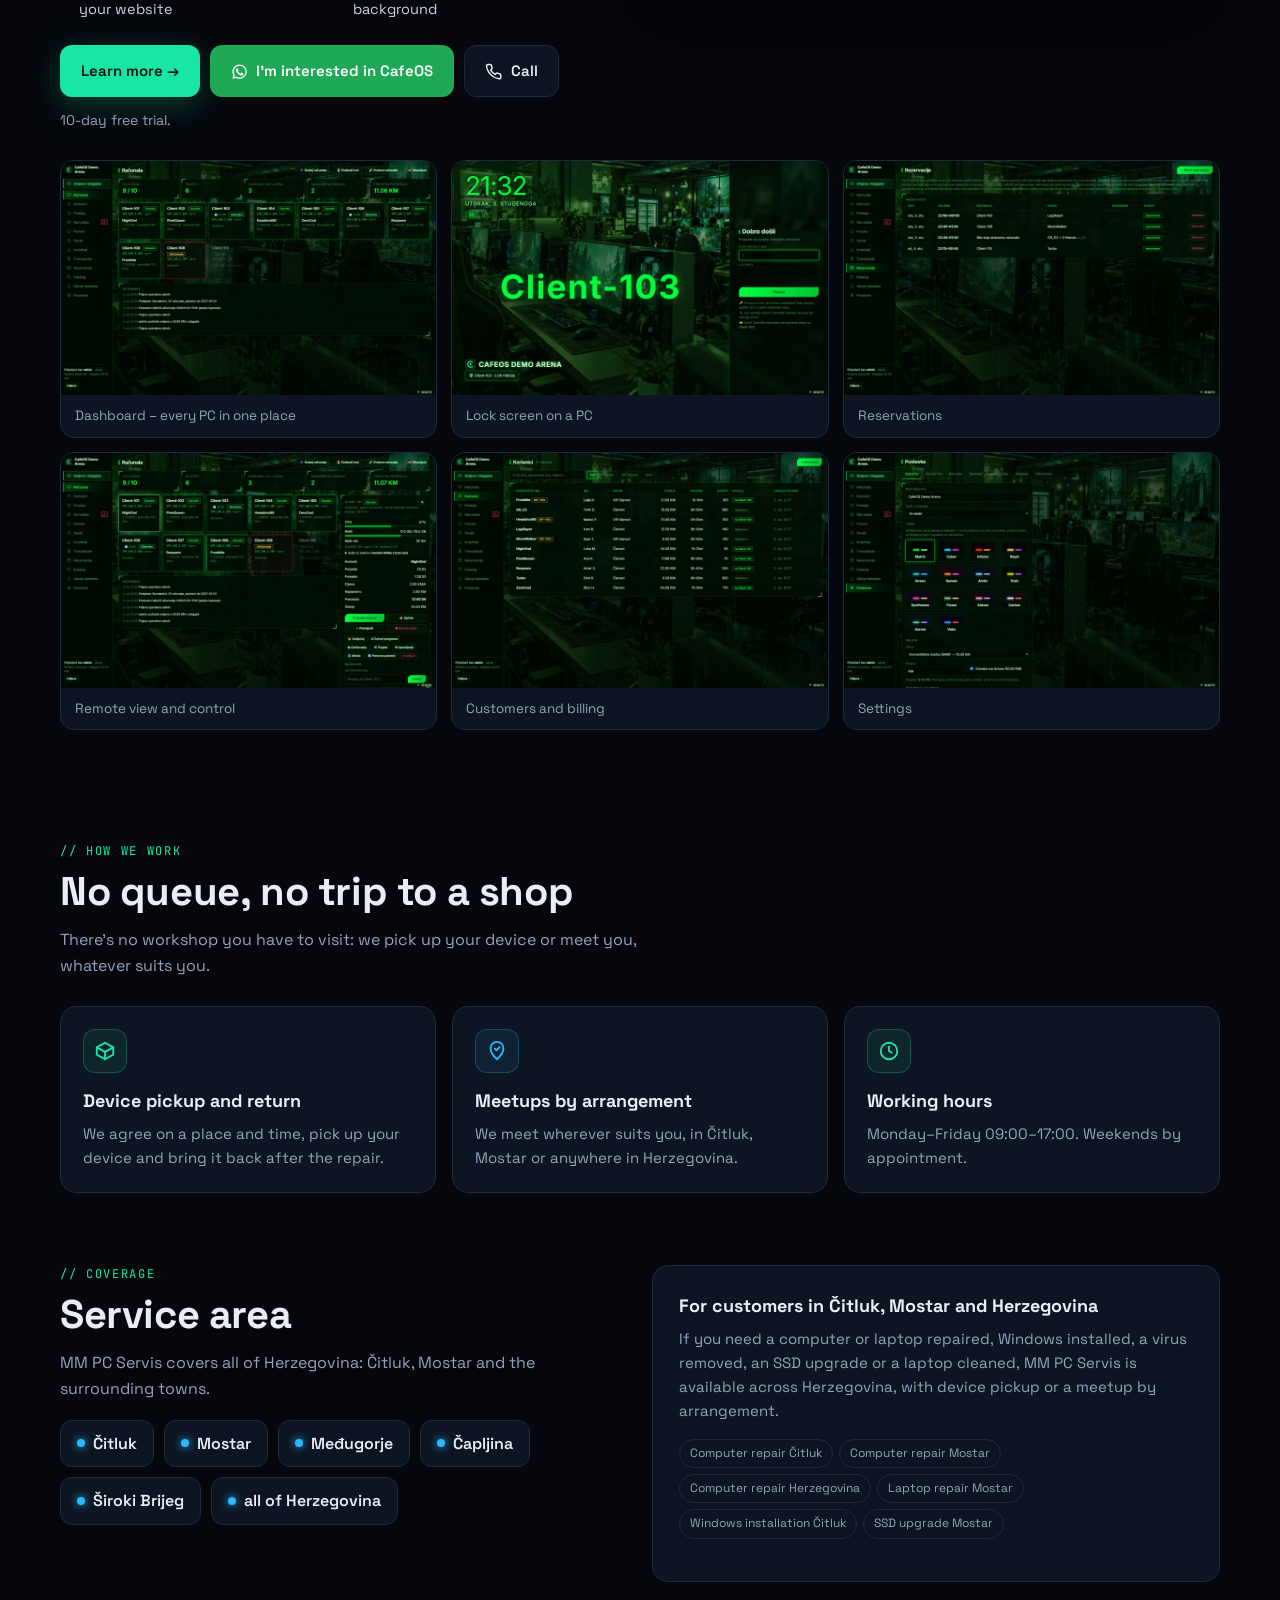
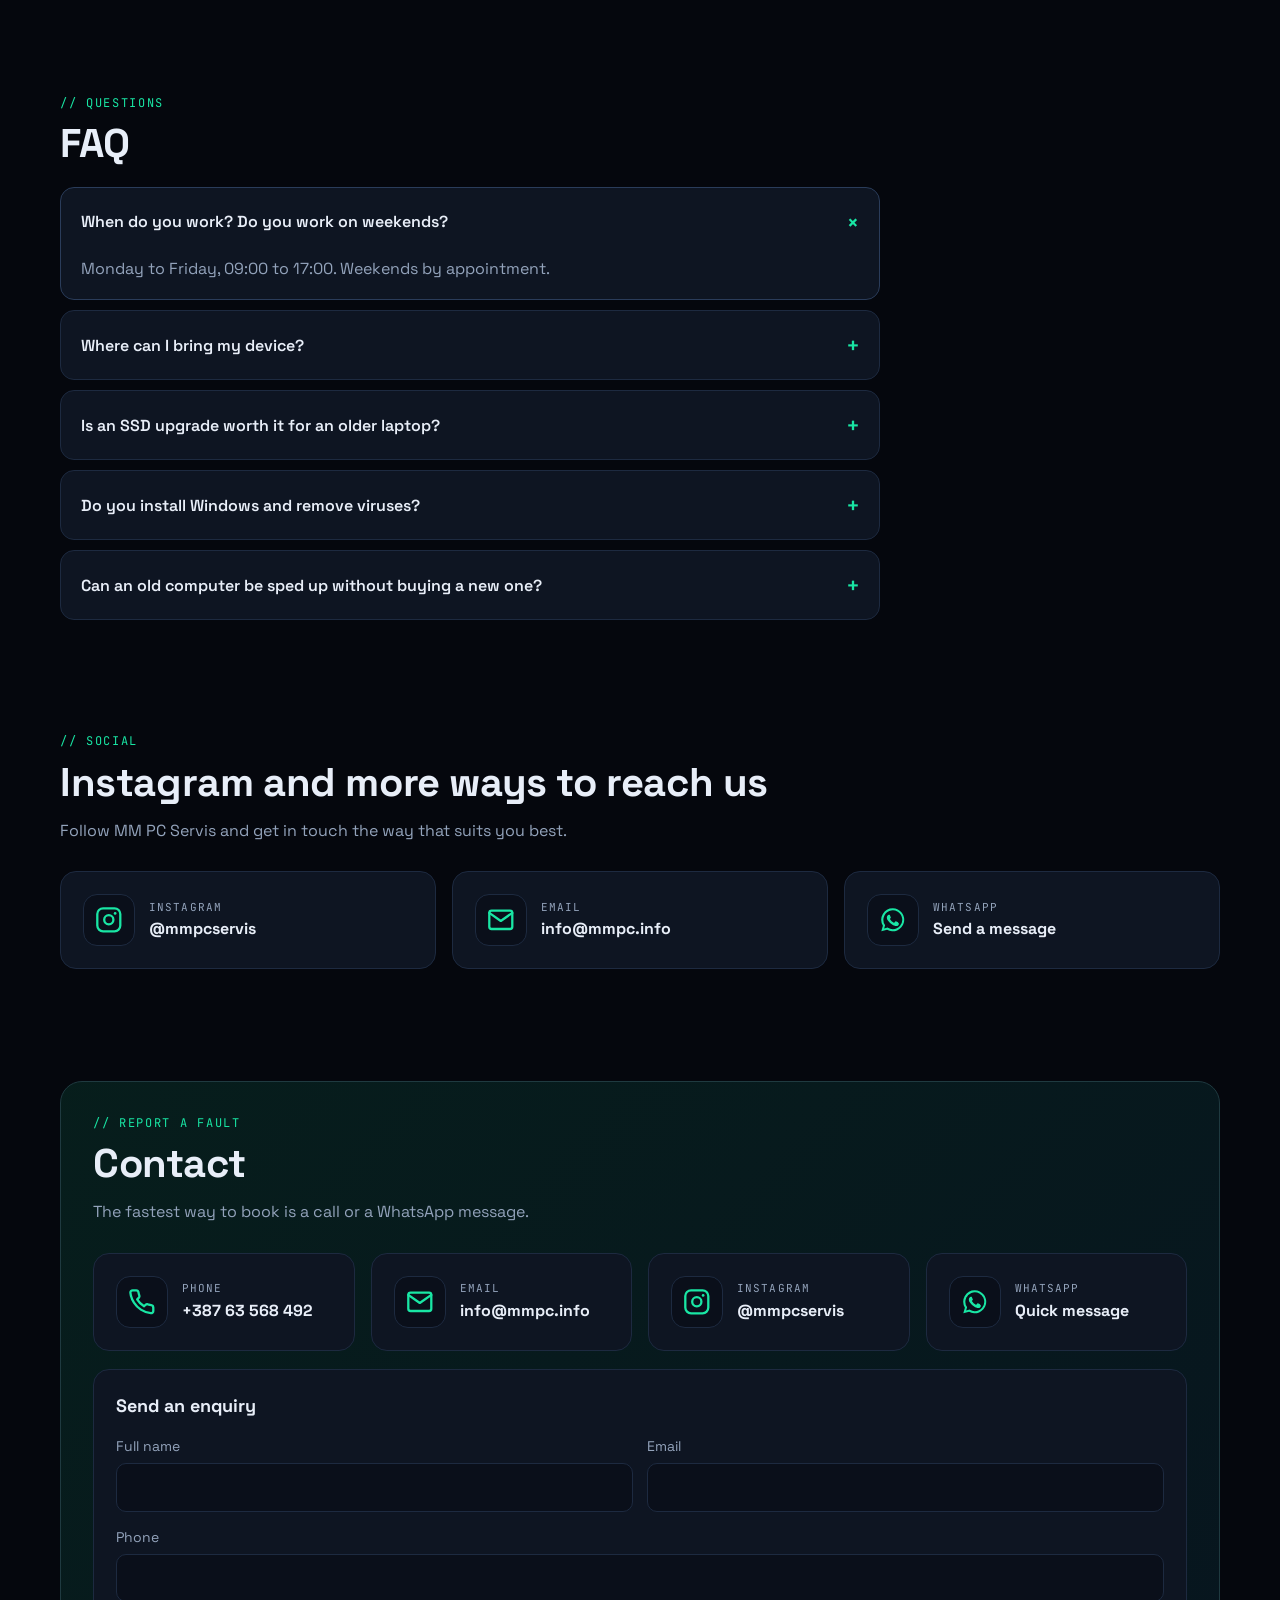
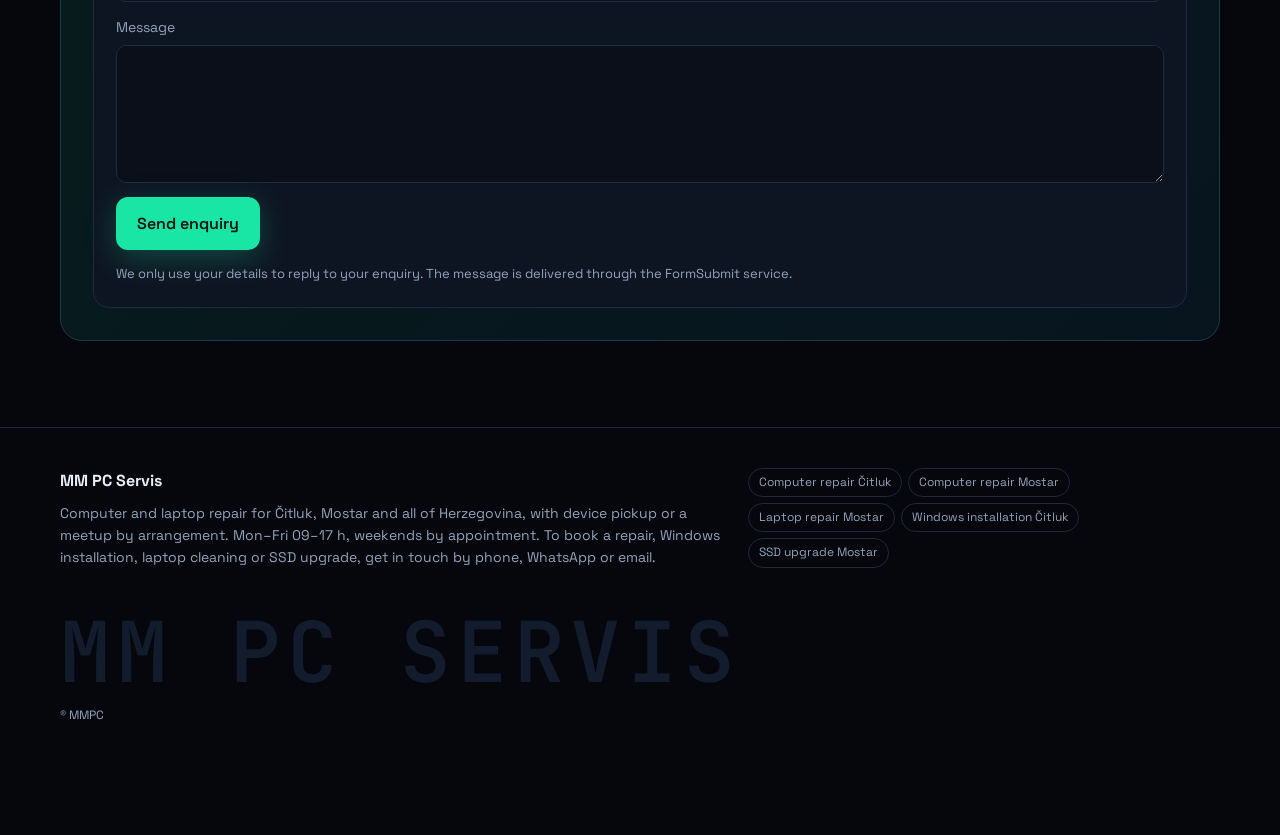
==== commit f03b3e97: "Add CafeOS product page at /cafeos/ (HR + EN) - New landing page for CafeOS: features, screenshots, " ====
--- a/en.html
+++ b/en.html
@@ -251,6 +251,7 @@
           <li>Automatic updates in the background</li>
         </ul>
         <div class="cta">
+          <a class="btn primary" href="cafeos/en.html">Learn more →</a>
           <a class="btn wa" href="https://wa.me/38763568492?text=Hi%2C%20I%27m%20interested%20in%20CafeOS." target="_blank" rel="noopener"><svg class="i" aria-hidden="true"><use href="#i-wa"/></svg>I'm interested in CafeOS</a>
           <a class="btn" href="tel:+38763568492"><svg class="i" aria-hidden="true"><use href="#i-phone"/></svg>Call</a>
         </div>
